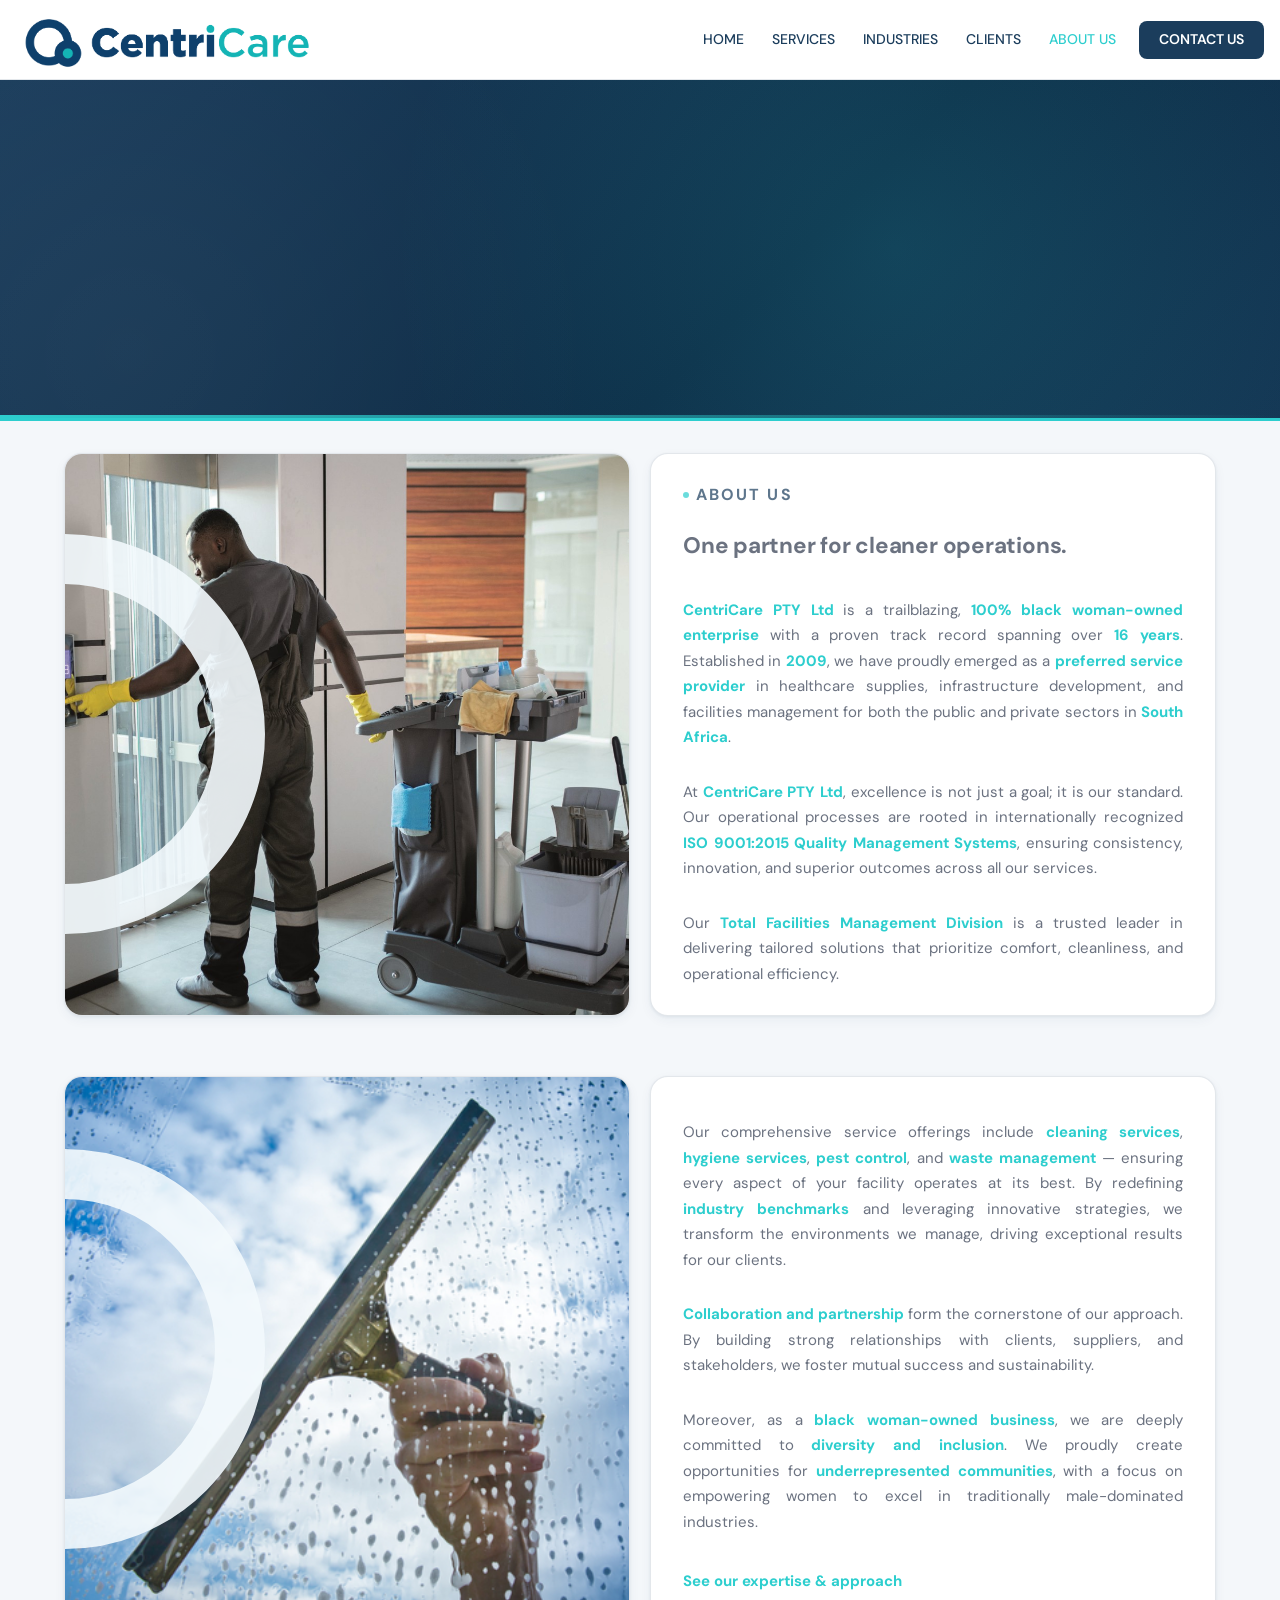
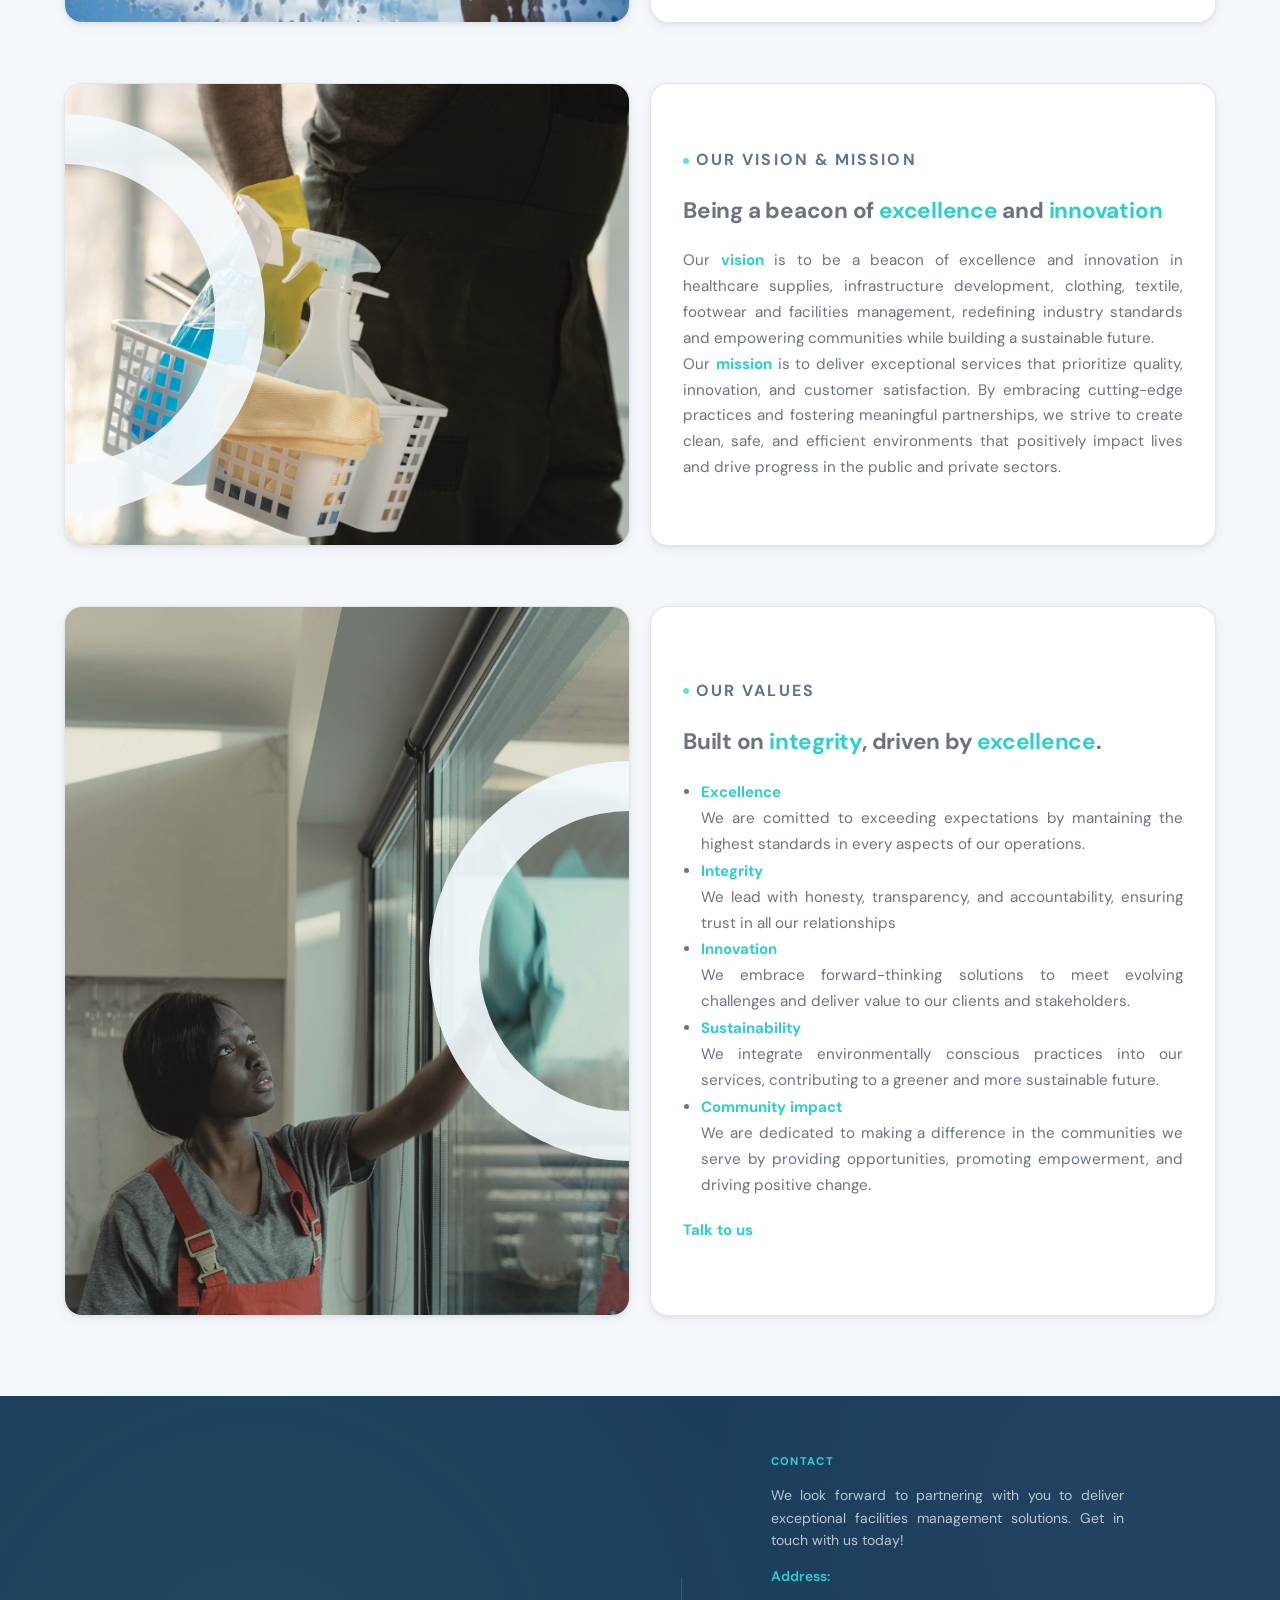
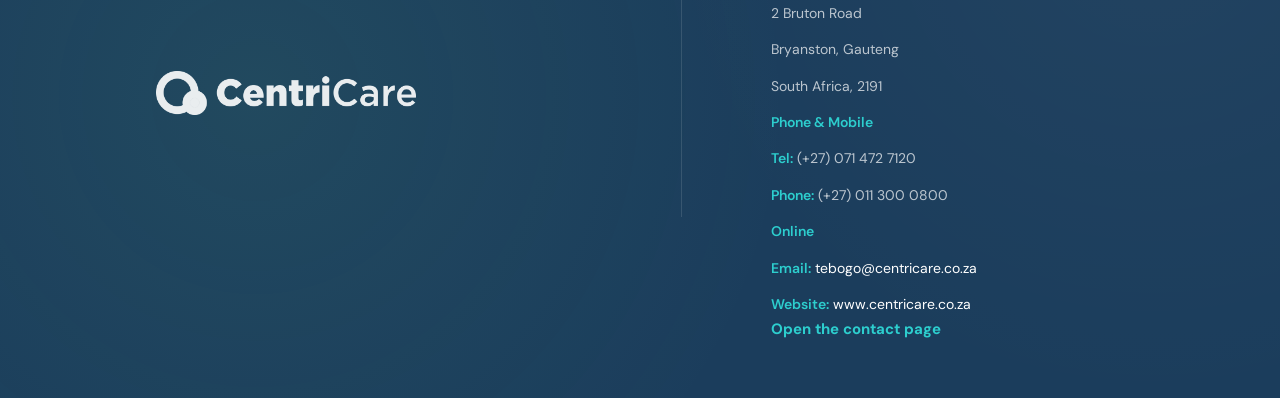
==== about.html @ d2d7ef71 "update the layout v3" ====
<!DOCTYPE html>
<html lang="en">
<head>
    <meta charset="utf-8">
    <meta name="viewport" content="width=device-width, initial-scale=1.0">
    <title>CentriCare | About</title>
    <meta name="description" content="Learn more about CentriCare and our facilities management focus.">
    <meta name="robots" content="index, follow">
    <link href="img/favicon.png" rel="icon">
    <link href="css/pages.css?v=4" rel="stylesheet">
</head>
<body class="cc-storefront">
    <nav class="cc-nav">
        <a href="index" class="cc-nav__brand">
            <img src="./img/CentriCare-logo.png" alt="CentriCare Logo" class="cc-nav__logo">
        </a>
        <button class="cc-nav__toggle" id="navToggle" aria-label="Toggle menu" aria-expanded="false">
            <span></span><span></span><span></span>
        </button>
        <div class="cc-nav__menu" id="navMenu">
            <a href="index" class="cc-nav__link">Home</a>
            <a href="services" class="cc-nav__link">Services</a>
            <a href="industries" class="cc-nav__link">Industries</a>
            <a href="clients" class="cc-nav__link">Clients</a>
            <a href="about" class="cc-nav__link active">About Us</a>
            <a href="contact" class="cc-nav__cta">Contact Us</a>
        </div>
    </nav>

    <header class="pages-header pages-header--enhanced">
    <div style="position:relative; z-index:1;">
        <span class="pages-header__eyebrow text-teal" data-animate="fade-up">Who we are</span>
        <h1 class="text-white" data-animate="fade-up" style="animation-delay:0.08s;">About Us</h1>
        <p  data-animate="fade-up" style="animation-delay:0.16s; color: #fff;">CentriCare is 100% black woman-owned and has been operating for over 16 years. We're built on ISO 9001:2015 standards, so excellence isn't just a promise — it's a process. Every client relationship reflects that commitment.</p>
    </div>
</header>
    <main class="page">
        <section class="page-split" id="about_about">
            <div class="page-split__media">
                <img class="cc-wall-image" src="img/banners/img96.jpg" alt="CentriCare cleaning products">
                <div class="letter-c-left"></div>
            </div>
            <div class="page-split__content">
                <span class="eyebrow"><span class="dot"></span> About Us</span>
                <h1>One partner for cleaner operations.</h1>
                <p>
                    <span class="text-teal fw-bold">CentriCare PTY Ltd</span> is a trailblazing, 
                    <span class="text-teal fw-bold">100% black woman-owned enterprise</span> 
                    with a proven track record spanning over 
                    <span class="text-teal fw-bold">16 years</span>. Established in <span class="text-teal fw-bold">2009</span>, we have proudly emerged as a 
                    <span class="text-teal fw-bold">preferred service provider</span> 
                    in healthcare supplies, infrastructure development, and facilities management for both the public and private sectors in 
                    <span class="text-teal fw-bold">South Africa</span>.
                </p>

                <p>
                    At <span class="text-teal fw-bold">CentriCare PTY Ltd</span>, excellence is not just a goal; it is our standard. 
                    Our operational processes are rooted in internationally recognized 
                    <span class="text-teal fw-bold">ISO 9001:2015 Quality Management Systems</span>, 
                    ensuring consistency, innovation, and superior outcomes across all our services.
                </p>

                <p>
                    Our <span class="text-teal fw-bold">Total Facilities Management Division</span> 
                    is a trusted leader in delivering tailored solutions that prioritize comfort, cleanliness, and operational efficiency.
                </p>
            </div>
        </section>

        <section class="page-split" id="mission_about">
            <div class="page-split__media">
                <img class="cc-wall-image" src="img/services/window_clean_2.jpg" alt="CentriCare cleaning products">
                <div class="letter-c-left"></div>
            </div>
            <div class="page-split__content">
                <p>
                    Our comprehensive service offerings include 
                    <span class="text-teal fw-bold">cleaning services</span>, 
                    <span class="text-teal fw-bold">hygiene services</span>, 
                    <span class="text-teal fw-bold">pest control</span>, and 
                    <span class="text-teal fw-bold">waste management</span> 
                    — ensuring every aspect of your facility operates at its best. By redefining <span class="text-teal fw-bold">industry benchmarks</span> 
                    and leveraging innovative strategies, we transform the environments we manage, driving exceptional results for our clients.
                </p>

                <p>
                    <span class="text-teal fw-bold">Collaboration and partnership</span> 
                    form the cornerstone of our approach. By building strong relationships with clients, suppliers, and stakeholders, we foster mutual success and sustainability.
                </p>

                <p>
                    Moreover, as a <span class="text-teal fw-bold">black woman-owned business</span>, 
                    we are deeply committed to <span class="text-teal fw-bold">diversity and inclusion</span>. We proudly create opportunities for 
                    <span class="text-teal fw-bold">underrepresented communities</span>, 
                    with a focus on empowering women to excel in traditionally male-dominated industries.
                </p>
                <div class="page-split__actions">
                    <a class="page-split__link text-teal" href="expertise">See our expertise & approach <i class="fas fa-arrow-right"></i></a>
                </div>
            </div>
        </section>

        <section class="page-split" id="mission_about">
            <div class="page-split__media">
                <img class="cc-wall-image" src="img/banners/img100.jpg" alt="CentriCare cleaning products">
                <div class="letter-c-left"></div>
            </div>
            <div class="page-split__content">
                <span class="eyebrow"><span class="dot"></span> Our Vision & Mission</span>
                <h1>Being a beacon of <span class="text-teal">excellence</span> and <span class="text-teal">innovation</span></h1>
                <p class="lede">Our <span class="text-teal fw-bold">vision</span> is to be a beacon of excellence and innovation in healthcare supplies, infrastructure development, clothing, textile, 
                    footwear and facilities management, redefining industry standards and empowering communities while building a sustainable future.</p>
                <p class="lede">Our <span class="text-teal fw-bold">mission</span> is to deliver exceptional services that prioritize quality, innovation, and customer satisfaction. By embracing cutting-edge 
                    practices and fostering meaningful partnerships, we strive to create clean, safe, and efficient environments that positively impact lives and drive 
                    progress in the public and private sectors.
                </p>
            </div>
        </section>

        <section class="page-split" id="values_about">
            <div class="page-split__media">
                <img class="cc-wall-image" src="img/banners/img98.jpg" alt="CentriCare window cleaning">
                <div class="letter-c-right"></div>
            </div>
            <div class="page-split__content">
                <span class="eyebrow"><span class="dot"></span>Our Values</span>
                <h1>Built on <span class="text-teal">integrity</span>, driven by <span class="text-teal">excellence</span>.</h1>
                <ul class="page-split__list">
                    <li><span class="text-teal fw-bold">Excellence</span></li>
                    <p class="lede">We are comitted to exceeding expectations by mantaining the highest standards in every aspects of our operations.</p>
                    <li><span class="text-teal fw-bold">Integrity</span></li>
                    <p class="lede"> We lead with honesty, transparency, and accountability, ensuring trust in all our relationships</p>
                    <li><span class="text-teal fw-bold">Innovation</span></li>
                    <p class="lede">We embrace forward-thinking solutions to meet evolving challenges and deliver value to our clients and stakeholders.</p>
                    <li><span class="text-teal fw-bold">Sustainability</span></li>
                    <p class="lede">We integrate environmentally conscious practices into our services, contributing to a greener and more sustainable future.</p>
                    <li><span class="text-teal fw-bold">Community impact</span></li>
                    <p class="lede">We are dedicated to making a difference in the communities we serve by providing opportunities, promoting empowerment, and driving positive change.</p>
                </ul>
                <div class="page-split__actions">
                    <a class="page-split__link text-teal" href="contact">Talk to us <i class="fas fa-arrow-right"></i></a>
                </div>
            </div>
        </section>

        
    </main>

    <section id="contact" class="contact-section">
        <div class="container">
            <div class="row align-items-center">
                <div class="col-md-6">
                    <div class="logo-container">
                        <img src="./img/CentriCare-logo-inverse.png" alt="CentriCare Logo White" width="100%">
                    </div>
                </div>

                <div class="col-md-1 d-none d-md-block">
                    <div class="v-line"></div>
                </div>

                <div class="col-md-5 ps-md-5">
                    <h6 class="contact-header">Contact</h6>
                    <p class="contact-detail">We look forward to partnering with you to deliver exceptional facilities management 
                        solutions. Get in touch with us today!
                    </p>
                    <p class="contact-detail"><span class="text-teal">Address:</span></p>
                    <p class="contact-detail">2 Bruton Road</p>
                    <p class="contact-detail">Bryanston, Gauteng</p>
                    <p class="contact-detail">South Africa, 2191</p>

                    <p class="contact-detail"><span class="text-teal">Phone & Mobile</span></p>
                    <p class="contact-detail"><span class="text-teal">Tel:</span> (+27) 071 472 7120</p>
                    <p class="contact-detail"><span class="text-teal">Phone:</span> (+27) 011 300 0800</p>

                    <p class="contact-detail"><span class="text-teal">Online</span></p>
                        <p class="contact-detail"><span class="text-teal">Email:</span> 
                    <a href="mailto:tebogo@centricare.co.za" class="text-white text-decoration-none">tebogo@centricare.co.za</a>
                    <p class="contact-detail"><span class="text-teal">Website:</span> 
                        <a href="https://www.centricare.co.za" class="text-white text-decoration-none" target="_blank">www.centricare.co.za</a>
                    </p>

                    <a class="fw-bold text-teal text-decoration-none" href="contact">Open the contact page <i class="fas fa-arrow-right"></i></a>
                </div>
            </div>
        </div>
    </section>

    <script>
        const navToggle = document.getElementById('navToggle');
        const navMenu = document.getElementById('navMenu');

        if (navToggle && navMenu) {
            navToggle.addEventListener('click', () => {
                const isOpen = navMenu.classList.toggle('is-open');
                navToggle.setAttribute('aria-expanded', String(isOpen));
            });

            navMenu.querySelectorAll('a').forEach(link => {
                link.addEventListener('click', () => {
                    navMenu.classList.remove('is-open');
                    navToggle.setAttribute('aria-expanded', 'false');
                });
            });
        }
    </script>
</body>
</html>
---- css/pages.css ----
/* =====================================================
   CentriCare — pages.css
   Unified design system for index.html, services.html,
   industries.html. Zero Bootstrap dependency.
   Incorporates full uniform.css design system.
   ===================================================== */

@import url('https://fonts.googleapis.com/css2?family=DM+Sans:ital,opsz,wght@0,9..40,300;0,9..40,400;0,9..40,500;0,9..40,600;0,9..40,700;1,9..40,400&family=DM+Mono:wght@400;500&display=swap');

/* =====================================================
   DESIGN TOKENS
   ===================================================== */
:root {
    /* Brand */
    --cc-teal:           #2dcece;   /* ← cyan from "ONE STOP" & logo accent & button */
    --cc-teal-light:     rgba(45, 206, 206, 0.13);
    --cc-teal-mid:       rgba(45, 206, 206, 0.30);
    --cc-navy:           #1b3d5c;   /* ← deep navy background */
    --cc-navy-soft:      rgba(27, 61, 92, 0.07);
    --cc-navy-border:    rgba(27, 61, 92, 0.12);
    --cc-blue:          #007bff;   /* ← used in logo */

    /* Accent palette — matched to the 8 service badge colours */
    --cc-orange:         #f5a623;   /* badge 01 - Cleaning */
    --cc-yellow:         #c8d400;   /* badge 03 - Hygiene Equipment */
    --cc-green:          rgba(0, 220, 50) ;   /* badge 03 alt / general green */
    --cc-lime:           #8bc34a;
    --cc-purple:         rgba(220, 60, 180) ;   /* badge 08 - Uniform */
    --cc-red:            #e53935;   /* badge 04 - Pest Control */
    --cc-pink:           #e91e8c;   /* badge 07 - Office Furniture */
    --cc-light-purple:   #9575cd;

    /* Surfaces */
    --cc-text:           #6b7280;
    --cc-bg:             #f4f7fa;
    --cc-surface:        #ffffff;

    /* Radii */
    --cc-radius-sm:      8px;
    --cc-radius-md:      12px;
    --cc-radius-lg:      18px;
    --cc-radius-full:    999px;

    /* Shadows */
    --cc-shadow-sm:      0 1px 3px rgba(27,61,92,0.07), 0 4px 12px rgba(27,61,92,0.05);
    --cc-shadow-md:      0 4px 16px rgba(27,61,92,0.10), 0 1px 4px rgba(27,61,92,0.06);

    /* Motion */
    --cc-transition:     150ms ease;

    /* Aliases */
    --teal:              var(--cc-teal);
    --teal-light:        var(--cc-teal-light);
    --teal-mid:          var(--cc-teal-mid);
    --navy:              var(--cc-navy);
    --navy-soft:         var(--cc-navy-soft);
    --navy-border:       var(--cc-navy-border);
    --red:               var(--cc-red);
    --text-gray:         var(--cc-text);
    --text-dark:         var(--cc-navy);
    --surface:           var(--cc-surface);
    --bg:                var(--cc-bg);
    --radius-sm:         var(--cc-radius-sm);
    --radius-md:         var(--cc-radius-md);
    --radius-lg:         var(--cc-radius-lg);
    --radius-full:       var(--cc-radius-full);
    --shadow-sm:         var(--cc-shadow-sm);
    --shadow-md:         var(--cc-shadow-md);
    --transition:        var(--cc-transition);
    --blue:              var(--cc-blue);
}

p {
    text-align: justify;
}

/* =====================================================
   RESET
   ===================================================== */
*, *::before, *::after { box-sizing: border-box; }

/* =====================================================
   BASE
   ===================================================== */
body {
    margin: 0;
    font-family: 'DM Sans', 'Segoe UI', sans-serif;
    font-size: 15px;
    line-height: 1.65;
    color: var(--cc-text);
    background-color: var(--cc-bg);
    -webkit-font-smoothing: antialiased;
}

h1, h2, h3, h4, h5, h6 {
    font-family: 'DM Sans', 'Segoe UI', sans-serif;
    letter-spacing: -0.01em;
}

.industry-header
{
    font-family: 'DM Sans', 'Segoe UI', sans-serif;
    letter-spacing: -0.01em;
    color: var(--cc-teal) !important;
}

/* =====================================================
   COLOUR UTILITIES
   ===================================================== */
.text-teal         { color: var(--cc-teal) !important; }
.text-navy         { color: var(--cc-navy) !important; }
.text-white        { color: #fff !important; }
.text-orange       { color: var(--cc-orange) !important; }
.text-yellow       { color: var(--cc-yellow) !important; }
.text-green        { color: var(--cc-green) !important; }
.text-lime         { color: var(--cc-lime) !important; }
.text-purple       { color: var(--cc-purple) !important; }
.text-red          { color: var(--cc-red) !important; }
.text-pink         { color: var(--cc-pink) !important; }
.text-light-purple { color: var(--cc-light-purple) !important; }

.bg-teal         { background-color: var(--cc-teal) !important; }
.bg-navy         { background-color: var(--cc-navy) !important; }
.bg-orange       { background-color: var(--cc-orange) !important; }
.bg-yellow       { background-color: var(--cc-yellow) !important; }
.bg-green        { background-color: var(--cc-green) !important; }
.bg-lime         { background-color: var(--cc-lime) !important; }
.bg-purple       { background-color: var(--cc-purple) !important; }
.bg-red          { background-color: var(--cc-red) !important; }
.bg-pink         { background-color: var(--cc-pink) !important; }
.bg-light-purple { background-color: var(--cc-light-purple) !important; }

/* =====================================================
   NAVBAR — self-contained, zero Bootstrap
   ===================================================== */
.cc-nav {
    display: flex;
    align-items: center;
    height: 80px;
    background: #ffffff;
    border-bottom: 1px solid var(--cc-navy-border);
    position: sticky;
    top: 0;
    z-index: 100;
    padding: 0;
}

/* Inner wrapper constrains nav content to 1280px */
.cc-nav > * { flex-shrink: 0; }

.cc-nav::before {
    content: none;
}

/* Constrain nav contents with a max-width inner flex */
.cc-nav {
    padding: 0 max(16px, calc((100% - 1280px) / 2));
}

.cc-nav__brand {
    display: flex;
    align-items: center;
    padding: 0 24px 0 0;
    height: 90px;
    text-decoration: none;
    flex-shrink: 0;
}

.cc-nav__logo {
    /* height: 70px; */
    width: auto;
    display: block;
    object-fit: contain;
}

.cc-nav__menu {
    display: flex;
    align-items: center;
    gap: 2px;
    margin-left: auto;
    text-transform: uppercase;
    font-weight: bold;
    font-size: 10rem !important;
}

.cc-nav__link {
    display: flex;
    align-items: center;
    height: 80px;
    padding: 0 13px;
    font-size: 0.875rem;
    font-weight: 500;
    color: var(--cc-navy);
    text-decoration: none;
    white-space: nowrap;
    transition: color var(--cc-transition);
}

.cc-nav__link:hover { color: var(--cc-navy); }
.cc-nav__link.active { color: var(--cc-teal); }

.cc-nav__cta {
    display: inline-flex;
    align-items: center;
    height: 38px;
    margin-left: 8px;
    padding: 0 20px;
    border-radius: var(--cc-radius-sm);
    font-size: 0.875rem;
    font-weight: 600;
    color: #fff;
    background: var(--cc-navy);
    text-decoration: none;
    transition: background var(--cc-transition);
    white-space: nowrap;
}

.cc-nav__cta:hover { background: #14304d; color: #fff; }

.cc-nav__toggle {
    display: none;
    flex-direction: column;
    justify-content: center;
    gap: 5px;
    width: 40px;
    height: 40px;
    margin-left: auto;
    padding: 8px;
    background: transparent;
    border: 1px solid var(--cc-navy-border);
    border-radius: var(--cc-radius-sm);
    cursor: pointer;
}

.cc-nav__toggle span {
    display: block;
    width: 100%;
    height: 2px;
    background: var(--cc-navy);
    border-radius: 2px;
}

/* =====================================================
   SPINNER
   ===================================================== */
#spinner { background: var(--cc-surface); }
.spinner-border.text-primary { color: var(--cc-teal) !important; }

/* =====================================================
   PAGE HEADER BANNER
   ===================================================== */
.pages-header {
    background: var(--cc-navy);
    padding: 56px max(24px, calc((100% - 1280px) / 2 + 24px)) 48px;
    border-bottom: 3px solid var(--cc-teal);
    position: relative;
    overflow: hidden;
}

.pages-header::before {
    content: '';
    position: absolute;
    inset: 0;
    background:
        radial-gradient(circle at 80% 50%, rgba(95, 196, 122, 0.12) 0%, transparent 55%),
        radial-gradient(circle at 10% 80%, rgba(255,255,255,0.04) 0%, transparent 40%);
    pointer-events: none;
}

.pages-header h1 {
    font-size: clamp(2rem, 4vw, 3rem) !important;
    font-weight: 700 !important;
    color: #fff !important;
    margin: 0 !important;
    letter-spacing: -0.02em;
    position: relative;
}

/* =====================================================
   SECTION LABEL / CC-HEADER-2
   ===================================================== */
.cc-header-2 {
    display: inline-flex;
    align-items: center;
    padding: 6px 16px;
    border-radius: var(--cc-radius-full);
    font-size: 1rem !important;
    font-weight: 800 !important;
    letter-spacing: 0.11em !important;
    text-transform: uppercase !important;
    color: #fff !important;
    margin-bottom: 18px;
    margin-top: 15px;
}

/* =====================================================
   HERO / HEADER SECTION (index.html)
   ===================================================== */
#header .bg-navy,
section#header .bg-navy {
    background-color: var(--cc-navy) !important;
    border-bottom: 3px solid var(--cc-teal);
    min-height: 70vh !important;
    display: flex !important;
    align-items: center !important;
}

#header .row {
    min-height: auto !important;
}

.header-title {
    font-size: clamp(1.8rem, 3.5vw, 2.8rem) !important;
    font-weight: 600 !important;
    color: #fff !important;
    line-height: 1.2 !important;
    letter-spacing: -0.015em;
    margin-bottom: 24px !important;
}

.header-title .fw-bold { font-weight: 700 !important; }
.header-title .text-teal { color: var(--cc-teal) !important; }

.cc-services-title {
    font-size: 0.65rem !important;
    font-weight: 700 !important;
    letter-spacing: 0.08em !important;
    text-transform: uppercase !important;
    color: rgba(255, 255, 255, 0.7) !important;
    margin-top: 10px !important;
    line-height: 1.4 !important;
    text-align: center;
}

/* Typography improvements for readability */
.small { font-size: 0.9rem !important; line-height: 1.7 !important; }

body p { line-height: 1.7; margin-bottom: 14px; }
body ul, body ol { line-height: 1.8; }

.cc-services-item {
    display: flex;
    flex-direction: column;
    align-items: center;
    text-align: center;
}

.cc-service-link {
    display: flex;
    flex-direction: column;
    align-items: center;
    color: inherit;
    text-decoration: none;
}

.cc-service-link:hover,
.cc-service-link:focus {
    color: inherit;
}

.cc-circle-container-sm {
    position: relative;
    width: 140px;
    height: 140px;
    display: flex;
    align-items: center;
    justify-content: center;
    margin-bottom: 12px;
}

.cc-circle-container-sm .cc-circle-main {
    width: 100%;
    height: 100%;
}

.cc-wall-image {
    width: 100%;
    height: 100%;
    min-height: 420px;
    object-fit: cover;
    display: block;
}

.letter-c-left,
.letter-c-right {
    position: absolute;
    top: 50%;
    transform: translateY(-50%);
    width: 400px;
    height: 400px;
    border-radius: 50%;
    border: 50px solid #f3fafd;
    opacity: 0.9;
    pointer-events: none;
}

.letter-c-left { left: -200px; }
.letter-c-right { right: -200px; }

.cc-about-quote,
.cc-quote-container {
    margin-top: 32px;
    margin-bottom: 24px;
    padding: 24px;
}

.cc-about-quote {
    color: var(--cc-navy);
    border-top: 2px solid var(--cc-navy);
    border-bottom: 2px solid var(--cc-navy);
    font-size: 0.95rem !important;
}

.cc-quote-container {
    border-top: 2px solid rgba(255,255,255,0.7);
    border-bottom: 2px solid rgba(255,255,255,0.7);
    padding-left: 0;
    padding-right: 0;
    font-size: 0.95rem !important;
}

.header-title-container {
    min-height: 100%;
}

.cc-icons-circle {
    position: absolute;
    top: 15%;
    left: -50px;
    width: 110px;
    height: 110px;
    background: var(--cc-navy);
    border-radius: 50%;
    display: flex;
    align-items: center;
    justify-content: center;
    font-size: 3rem;
    font-weight: 700;
    color: #fff;
    box-shadow: 0 8px 24px rgba(35, 57, 93, 0.25);
    z-index: 10;
    border: 6px solid #fff;
}

.cc-approach-block {
    padding: 1rem 1rem 1rem 5rem;
    border-radius: 35% 0 0 35%;
}

.cc-top-left-shape {
    background-color: var(--cc-teal);
    color: #fff;
    padding: 15px 50px 5px 50px;
    border-radius: 0 0 60px 0;
    position: absolute;
    top: 0;
    left: 0;
    font-size: 0.8rem;
    text-transform: uppercase;
    letter-spacing: 1px;
    display: flex;
    align-items: center;
}

.cc-bottom-right-shape {
    background-color: var(--cc-navy);
    color: #fff;
    padding: 15px 50px;
    border-radius: 60px 0 0 0;
    position: absolute;
    bottom: 0;
    right: 0;
    font-size: 0.8rem;
    text-transform: uppercase;
    letter-spacing: 1px;
    display: flex;
    align-items: center;
}

.cc-bottom-right-shape a {
    color: inherit;
    text-decoration: none;
}

.clients-logo-row {
    margin-top: 40px;
    margin-bottom: 40px;
    align-items: center;
    row-gap: 24px;
}

.clients-logo-col {
    flex: 1 0 0%;
    display: flex;
    align-items: center;
    justify-content: center;
    min-width: 110px;
}

.clients-logo-col img {
    max-width: 100%;
    height: auto;
    object-fit: contain;
}

.half-c-left {
    position: absolute;
    inset: auto auto 18px -130px;
    width: 260px;
    height: 260px;
    border-radius: 50%;
    border: 42px solid rgba(255,255,255,0.08);
    border-right-color: transparent;
    border-top-color: transparent;
    transform: rotate(-28deg);
    pointer-events: none;
}

.cc-logo-text {
    gap: 14px;
}

.logo-icon {
    position: relative;
    width: 120px;
    height: 120px;
    flex-shrink: 0;
}

.circle-outer {
    width: 100px;
    height: 100px;
    border: 8px solid #ffffff;
    border-radius: 50%;
    position: absolute;
    top: 0;
    left: 0;
}

.circle-inner {
    width: 45px;
    height: 45px;
    background-color: var(--cc-teal);
    border: 10px solid #ffffff;
    border-radius: 50%;
    position: absolute;
    bottom: 16px;
    right: 17px;
}

.bg-white { background-color: #fff !important; }
.position-fixed { position: fixed !important; }
.top-50 { top: 50% !important; }
.start-50 { left: 50% !important; }
.translate-middle { transform: translate(-50%, -50%) !important; }
.w-100 { width: 100% !important; }
.h-100 { height: 100% !important; }
.vh-100 { height: 100vh !important; }
.position-relative { position: relative !important; }
.text-decoration-none { text-decoration: none !important; }
.img-fluid { max-width: 100%; height: auto; }
.border-bottom { border-bottom: 1px solid var(--cc-navy-border) !important; }
.fs-1 { font-size: 2.5rem !important; }
.fs-2 { font-size: 2rem !important; }
.fw-light { font-weight: 300 !important; }
.me-2 { margin-right: 0.5rem !important; }
.me-4 { margin-right: 1.5rem !important; }
.ms-2 { margin-left: 0.5rem !important; }
.pe-5 { padding-right: 3rem !important; }
.ps-5 { padding-left: 3rem !important; }
.px-5 { padding-left: 3rem !important; padding-right: 3rem !important; }
.py-5 { padding-top: 3rem !important; padding-bottom: 3rem !important; }
.mb-3 { margin-bottom: 1rem !important; }
.mb-4 { margin-bottom: 1.5rem !important; }
.mt-1 { margin-top: 0.25rem !important; }
.mt-3 { margin-top: 1rem !important; }
.mt-4 { margin-top: 1.5rem !important; }
.my-1 { margin-top: 0.25rem !important; margin-bottom: 0.25rem !important; }
.my-5 { margin-top: 3rem !important; margin-bottom: 3rem !important; }

/* =====================================================
   SECTION SPACING
   ===================================================== */
section { margin-top: 0 !important; margin-bottom: 0 !important; }
section + section { margin-top: 0 !important; }


/* =====================================================
   QUOTE CARD
   ===================================================== */

.cc-quote-card {
    border-radius: var(--cc-radius-md);
    padding: 20px 24px;
    margin: 20px 0;
    position: relative;
    display: flex;
    align-items: flex-start;
    gap: 16px;
}

.cc-quote-mark {
    font-size: 10rem !important;
    line-height: 0.6;
    color: rgba(255, 255, 255, 0.35);
    font-family: Georgia, serif;
    flex-shrink: 0;
    margin-top: 8px;
}

.cc-quote-text {
    color: #fff !important;
    font-size: 2rem !important;
    line-height: 1.55;
    margin: 0;
    font-weight: 800;

    strong {
        font-weight: 700;
        color: var(--cc-teal);
    }
}

/* =====================================================
   SERVICES SECTION
   ===================================================== */
#services { background: var(--cc-bg); margin-top: 0 !important; }
#about { margin-top: 0 !important; }
#mission { margin-top: 0 !important; }
#approach { margin-top: 0 !important; }
#expertise { margin-top: 0 !important; }
#industries { margin-top: 0 !important; }
#clients { margin-top: 0 !important; }
#contact { margin-top: 0 !important; }
#values_about { margin-top: 60px !important; }
#mission_about { margin-top: 60px !important; }
#approach { margin-top: 60px !important; }

#services .row.border-bottom {
    border-color: var(--cc-navy-border) !important;
    padding: 40px 32px !important;
    margin: 0 !important;
    background: var(--cc-surface);
    transition: background var(--cc-transition);
}

#services .row.border-bottom:nth-child(odd) { background: var(--cc-bg); }

.cc-content-side { padding-left: 40px !important; }

.cc-service-list { margin-top: 16px; }

.cc-service-list p {
    font-size: 0.9rem;
    line-height: 1.75;
    color: var(--cc-text);
    margin-bottom: 14px;
    padding-left: 16px;
    border-left: 2px solid var(--cc-navy-border);
    transition: border-color var(--cc-transition);
}

.cc-service-list p:hover { border-left-color: var(--cc-teal); }

.cc-service-list p .fw-bold {
    font-weight: 600 !important;
    display: block;
    margin-bottom: 2px;
}

/* Circle visual containers */
.cc-circle-container {
    position: relative;
    width: 320px;
    height: 320px;
    flex-shrink: 0;
}

/* Service title under the circle visual */
.cc-service-title {
    display: flex;
    align-items: center;
    justify-content: center;
    gap: 8px;
}

/* Logo */
.logo-drawn {
    position: relative;
    width: 40px;
    height: 40px;
    flex-shrink: 0;
}

.outer-ring {
    width: 100%;
    height: 100%;
    border: 7px solid ;
    border-radius: 50%;
    box-sizing: border-box;
}

.dot-ring {
    position: absolute;
    width: 20px;
    height: 20px;
    right: -2px;
    bottom: -2px;
    border-radius: 50%;
    display: flex;
    align-items: center;
    justify-content: center;
}

.dot {
    width: 8px;
    height: 8px;
    border-radius: 50%;
    background: white;
}

/* Text */
.wordmark {
    font-size: 1.75rem;
    font-weight: 800;
    line-height: 1;
    white-space: nowrap;
}
/* Center the circle container for better alignment */
.cc-circle-container { margin: 0 auto; }

@media (min-width: 768px) {
    .cc-service-title { font-size: 1.25rem; margin-top: 16px; }
}

.cc-circle-main {
    width: 200px;
    height: 280px;
    border-radius: 50%;
    overflow: hidden;
    position: relative;
    box-shadow: var(--cc-shadow-md);
}

/* Single full-circle image (use when only one image should show inside the circle) */
.cc-circle-single-img {
    position: absolute;
    inset: 0;
    width: 100%;
    height: 100%;
    background-size: cover;
    background-position: center;
    background-repeat: no-repeat;
}

.cc-number-circle {
    position: absolute;
    bottom: 0;
    right: 0;
    width: 60px;
    height: 60px;
    border-radius: 50%;
    /* background: var(--cc-navy); */
    color: #fff;
    display: flex;
    align-items: center;
    justify-content: center;
    font-weight: 700;
    font-size: 1.1rem;
    letter-spacing: 0.02em;
    border: 3px solid var(--cc-surface);
    box-shadow: var(--cc-shadow-sm);
}

.cc-bottom-right-colored {
    position: absolute;
    bottom: 0;
    right: 0;
    width: 50%;
    height: 50%;
    display: flex;
    align-items: center;
    justify-content: center;
    padding: 12px;
}

.cc-bottom-right-colored p {
    font-size: 0.72rem !important;
    line-height: 1.5 !important;
    color: #fff !important;
    margin: 0 !important;
    font-weight: 500;
}

/* =====================================================
   INDUSTRIES SECTION
   ===================================================== */
#services .col-md-5.bg-navy,
.col-md-5.bg-navy {
    background-color: var(--cc-navy) !important;
    padding: 48px !important;
    position: relative;
    overflow: hidden;
}

.col-md-5.bg-navy::before {
    content: '';
    position: absolute;
    inset: 0;
    background: radial-gradient(circle at 80% 20%, rgba(95,196,122,0.10) 0%, transparent 55%);
    pointer-events: none;
}

.col-md-5.bg-navy p {
    color: rgba(255,255,255,0.75) !important;
    font-size: 0.93rem;
    line-height: 1.75;
    margin-bottom: 14px;
}

/* Industry cards */
.cc-shape-item {
    background: var(--cc-surface);
    border: 1px solid var(--cc-navy-border);
    border-radius: var(--cc-radius-lg);
    padding: 20px;
    display: flex;
    flex-direction: column;
    gap: 14px;
    height: 100%;
    transition: transform var(--cc-transition), box-shadow var(--cc-transition), border-color var(--cc-transition);
    box-shadow: var(--cc-shadow-sm);
}

.cc-shape-item:hover {
    transform: translateY(-3px);
    box-shadow: var(--cc-shadow-md);
    border-color: var(--cc-teal-mid);
}

/* .cc-shape-visual {
    position: relative;
    width: min(100%, 300px);
    aspect-ratio: 1 / 1;
    height: auto;
    margin: 0 auto;
    flex-shrink: 0;
}

.cc-partial-ring {
    position: absolute;
    inset: 0;
    border-radius: 50%;
    border: 6px solid var(--cc-navy);
    opacity: 0.12;
}

.cc-partial-photo {
    position: absolute;
    inset: 8px;
    border-radius: 50%;
    background: linear-gradient(135deg, var(--cc-teal-light), var(--cc-navy-soft));
    background-position: center;
    background-repeat: no-repeat;
    background-size: cover;
    border: 1px solid var(--cc-navy-border);
} */

.cc-shape-visual {
    position: relative;
    width: 220px;
    aspect-ratio: 1;
    margin: 0 auto;
}

/* Teal partial border */
.cc-partial-ring {
    position: absolute;
    inset: 0;
    border-radius: 50%;

    /* Creates the teal half-ring */
    background:
        conic-gradient(
            var(--cc-teal) 0deg 210deg,
            transparent 210deg 360deg
        );

    /* Thickness of the ring */
    -webkit-mask:
        radial-gradient(farthest-side,
            transparent calc(100% - 18px),
            #000 calc(100% - 18px));
    mask:
        radial-gradient(farthest-side,
            transparent calc(100% - 18px),
            #000 calc(100% - 18px));

    transform: rotate(90deg);
}

/* Actual photo */
.cc-partial-photo {
    position: absolute;
    inset: 18px; /* controls spacing from ring */
    border-radius: 50%;
    background-position: center;
    background-repeat: no-repeat;
    background-size: cover;
    overflow: hidden;
}

.cc-shape-text {
    min-width: 0;
}

/* Give the top intro row a sensible min-height instead of full-bleed */
#services > .container-fluid.p-0 > .row.g-0 {
    min-height: auto;
    align-items: center;
}

#services > .container-fluid.p-0 > .row.g-0 .col-md-7 {
    background: var(--cc-bg);
    padding: 48px !important;
}

#services > .container-fluid.p-0 > .row.g-0 .col-md-5.bg-navy {
    min-height: 380px;
}

.cc-shape-text h2 {
    font-size: 0.95rem !important;
    font-weight: 700 !important;
    color: var(--cc-teal) !important;
    margin: 0 0 6px !important;
    line-height: 1.3;
}

.cc-shape-text p {
    font-size: 0.84rem !important;
    color: var(--cc-text) !important;
    line-height: 1.65 !important;
    margin: 0 !important;
}

.home-industries {
    display: flex;
    flex-direction: column;
    gap: 24px;
}

.home-industries__grid {
    display: flex;
    flex-wrap: wrap;
    gap: 24px;
}

.home-industries__item {
    display: flex;
    flex: 1 1 calc(33.3333% - 16px);
    max-width: calc(33.3333% - 16px);
}

.home-industries__item .cc-shape-item {
    width: 100%;
}

.home-industries .section-link-inline {
    align-self: flex-start;
}

.container-fluid.px-5.py-5 {
    padding: 48px max(24px, calc((100% - 1400px) / 2 + 40px)) !important;
    background: var(--cc-bg);
}

.industries-row {
    display: flex;
    flex-wrap: wrap;
}

.cc-industry-col {
    display: flex;
    flex: 0 0 100%;
    max-width: 100%;
}

.cc-industry-col .cc-shape-item {
    width: 100%;
    flex-direction: column;
    align-items: stretch;
    gap: 14px;
}

/* =====================================================
   ABOUT SECTION
   ===================================================== */
#about { background: var(--cc-surface); }

#about .cc-wall-image {
    width: 100%;
    height: 100%;
    object-fit: cover;
    display: block;
}

#about .col-md-7 { padding: 48px 40px !important; }

#about p {
    font-size: 0.9rem;
    color: var(--cc-text);
    line-height: 1.75;
}

/* =====================================================
   LOGO ICON
   ===================================================== */
.cc-logo-text { gap: 14px; }

.logo-icon {
    position: relative;
    width: 48px;
    height: 48px;
    flex-shrink: 0;
}

.circle-outer {
    position: absolute;
    inset: 0;
    border-radius: 50%;
    border: 5px solid rgba(255,255,255,0.25);
}

.circle-inner {
    position: absolute;
    top: 50%;
    left: 50%;
    transform: translate(-50%, -50%);
    width: 16px;
    height: 16px;
    border-radius: 50%;
    background: var(--cc-teal);
}

.logo-text {
    font-size: 1.6rem !important;
    font-weight: 700 !important;
    color: #fff !important;
    letter-spacing: -0.02em;
}

/* =====================================================
   BACK TO TOP
   ===================================================== */
.back-to-top {
    position: fixed !important;
    right: 24px !important;
    bottom: 24px !important;
    width: 44px !important;
    height: 44px !important;
    padding: 0 !important;
    border-radius: 50% !important;
    background: var(--cc-navy) !important;
    border: none !important;
    color: #fff !important;
    box-shadow: 0 4px 16px rgba(27,58,92,0.25) !important;
    display: flex !important;
    align-items: center !important;
    justify-content: center !important;
    font-size: 0.9rem !important;
    transition: background var(--cc-transition), transform var(--cc-transition) !important;
    z-index: 90;
    text-decoration: none;
    cursor: pointer;
}

.back-to-top:hover {
    background: #14304d !important;
    transform: translateY(-2px);
    color: #fff;
}

/* =====================================================
   FOOTER / CONTACT SECTION
   ===================================================== */
.contact-section {
    background: var(--cc-navy) !important;
    padding: 56px 24px !important;
    position: relative;
    overflow: hidden;
}

.service-section {
    /* background: var(--cc-navy) !important; */
    padding: 56px 24px !important;
    position: relative;
    overflow: hidden;
}

.contact-section::before {
    content: '';
    position: absolute;
    inset: 0;
    background:
        radial-gradient(circle at 20% 50%, rgba(95,196,122,0.09) 0%, transparent 50%),
        radial-gradient(circle at 90% 20%, rgba(255,255,255,0.03) 0%, transparent 40%);
    pointer-events: none;
}

.contact-section .container {
    position: relative;
    max-width: 960px;
    margin: 0 auto;
    padding: 0 16px;
}

.logo-container { padding-right: 40px; }

.logo-container img {
    max-width: 260px;
    width: 100% !important;
    height: auto !important;
    filter: brightness(0) invert(1);
    opacity: 0.9;
}

.v-line {
    width: 1px;
    height: 240px;
    background: rgba(255,255,255,0.12);
    margin: 0 auto;
}

.contact-header {
    font-size: 0.7rem !important;
    font-weight: 800 !important;
    letter-spacing: 0.12em !important;
    text-transform: uppercase !important;
    color: var(--cc-teal) !important;
    margin: 20px 0 6px !important;
}

.contact-header:first-child { margin-top: 0 !important; }

.contact-detail {
    font-size: 0.875rem !important;
    color: rgba(255,255,255,0.7) !important;
    margin-bottom: 2px !important;
    line-height: 1.6 !important;
}

.contact-detail .text-teal {
    color: var(--cc-teal) !important;
    font-weight: 600;
}

.footer-note {
    margin-top: 24px;
    padding-top: 20px;
    border-top: 1px solid rgba(255,255,255,0.10);
}

.footer-note p {
    font-size: 0.8rem !important;
    color: rgba(255,255,255,0.45) !important;
    line-height: 1.7 !important;
}

/* =====================================================
   SECTION SPACING HELPERS
   ===================================================== */
section.overflow-hidden.pt-5 { padding-top: 0 !important; }

/* =====================================================
   PAGE WRAPPER (uniform.css compat)
   ===================================================== */
.page {
    max-width: 1200px;
    margin: 0 auto;
    padding: 32px 24px 80px;
}

/* =====================================================
   INDEX-STYLE BODY SYSTEM (INNER PAGES)
   ===================================================== */
.body-showcase {
    display: flex;
    flex-direction: column;
    gap: 20px;
}

.body-panel {
    background: linear-gradient(180deg, #f4fbff 0%, #ffffff 100%);
    border: 1px solid rgba(13, 35, 52, 0.14);
    border-radius: 18px;
    box-shadow: 0 16px 32px rgba(13, 35, 52, 0.08);
    padding: 24px;
}

.body-head {
    margin: 0 0 16px;
    max-width: 780px;
}

.body-kicker {
    display: inline-flex;
    align-items: center;
    border-radius: 999px;
    background: #dff8f7;
    color: #0f6f7f;
    font-size: 0.74rem;
    font-weight: 700;
    letter-spacing: 0.12em;
    text-transform: uppercase;
    padding: 6px 12px;
    margin-bottom: 10px;
}

.body-head h2 {
    margin: 0 0 10px;
    color: var(--cc-navy);
    font-size: clamp(1.5rem, 3vw, 2.4rem);
    line-height: 1.14;
}

.body-head p {
    margin: 0;
    color: #4f6a7f;
    line-height: 1.72;
}

.body-grid {
    display: grid;
    gap: 16px;
    grid-template-columns: repeat(3, minmax(0, 1fr));
}

.body-grid--2 {
    grid-template-columns: repeat(2, minmax(0, 1fr));
}

.body-card {
    position: relative;
    overflow: hidden;
    background: #fff;
    border: 1px solid rgba(13, 35, 52, 0.14);
    border-radius: 14px;
    box-shadow: 0 10px 22px rgba(13, 35, 52, 0.08);
    padding: 14px;
}

.body-card img {
    width: 100%;
    aspect-ratio: 16 / 10;
    object-fit: cover;
    border-radius: 10px;
    margin-bottom: 10px;
}

.body-card h3 {
    margin: 0 0 6px;
    color: var(--cc-navy);
    font-size: 1rem;
}

.body-card p {
    margin: 0;
    color: var(--cc-text);
    line-height: 1.65;
    font-size: 0.92rem;
}

.body-card--logo {
    display: flex;
    align-items: center;
    justify-content: center;
    min-height: 118px;
    padding: 14px;
}

.body-card--logo img {
    margin: 0;
    width: 100%;
    max-height: 72px;
    object-fit: contain;
    aspect-ratio: auto;
}

.body-list {
    margin: 0;
    padding-left: 18px;
    line-height: 1.78;
    color: var(--cc-text);
}

.body-inline-link {
    display: inline-flex;
    align-items: center;
    gap: 8px;
    margin-top: 10px;
    color: var(--cc-teal);
    text-decoration: none;
    font-weight: 700;
}

.body-inline-link:hover {
    color: #0f8f8f;
}

/* Storefront page max-width wrapper */
.cc-storefront > section,
.cc-storefront > header.pages-header {
    max-width: 100%;
}

.cc-storefront #services {
    max-width: 1400px;
    margin-left: auto;
    margin-right: auto;
}

.cc-storefront .contact-section .container {
    max-width: 1000px;
}

/* =====================================================
   HERO GRID (uniform.css storefront)
   ===================================================== */
.hero {
    display: grid;
    grid-template-columns: 1fr 340px;
    gap: 20px;
    margin-bottom: 20px;
}

.hero-card,
.side-card {
    background: var(--cc-surface);
    border: 1px solid var(--cc-navy-border);
    border-radius: var(--cc-radius-lg);
    padding: 28px 32px;
    box-shadow: var(--cc-shadow-sm);
}

.side-card {
    display: flex;
    flex-direction: column;
    gap: 0;
}

.hero h1 {
    font-size: clamp(1.6rem, 2.5vw, 2.2rem);
    font-weight: 700;
    color: var(--cc-navy);
    margin: 10px 0 12px;
    line-height: 1.2;
    letter-spacing: -0.02em;
}

.hero h2 {
    font-size: clamp(1rem, 1.6vw, 1.2rem);
    font-weight: 600;
    color: var(--cc-navy);
    margin: 10px 0 0;
    line-height: 1.35;
}

.lede {
    margin: 0;
    color: var(--cc-text);
    line-height: 1.7;
    font-size: 0.95rem;
}

/* =====================================================
   PAGE SPLIT LAYOUTS
   ===================================================== */
.page-split {
    display: grid;
    grid-template-columns: minmax(0, 1fr) minmax(0, 1fr);
    gap: 20px;
    margin-bottom: 20px;
}

.page-split__media,
.page-split__content {
    background: var(--cc-surface);
    border: 1px solid var(--cc-navy-border);
    border-radius: var(--cc-radius-lg);
    box-shadow: var(--cc-shadow-sm);
    overflow: hidden;
}

.page-split__media {
    position: relative;
    min-height: 420px;
}

.page-split__media .cc-wall-image {
    min-height: 100%;
}

.page-split__content {
    padding: 28px 32px;
    display: flex;
    flex-direction: column;
    justify-content: center;
}

.page-split__content .lede:last-child,
.page-split__content p:last-child {
    margin-bottom: 0;
}

.page-split__actions {
    display: flex;
    flex-wrap: wrap;
    gap: 12px;
    margin-top: 20px;
}

.page-split__link {
    display: inline-flex;
    align-items: center;
    gap: 8px;
    color: var(--cc-navy);
    text-decoration: none;
    font-weight: 700;
}

.page-split__link:hover {
    color: var(--cc-teal);
}

.page-split__list {
    margin: 0;
    padding-left: 18px;
    line-height: 1.8;
}

.page-split__list li + li {
    margin-top: 8px;
}

.page-split--clients .page-split__media {
    padding: 28px;
    background: #fff;
}

.page-split--full {
    grid-template-columns: minmax(0, 1fr);
}

.page-split--full .page-split__media {
    min-height: auto;
}

.page-split--clients .client-logo-grid {
    height: 100%;
    display: grid;
    grid-template-columns: repeat(2, minmax(0, 1fr));
    gap: 14px;
    align-content: center;
    background: #fff;
}

.page-split--clients .client-logo-tile {
    width: 100%;
    height: 110px;
    object-fit: contain;
    background: #f8fafc;
    border: 1px solid var(--cc-navy-border);
    border-radius: 12px;
    padding: 10px;
}

.page-split--full .client-logo-grid {
    height: 100%;
    display: flex;
    flex-wrap: nowrap;
    align-items: center;
    gap: 14px;
    overflow-x: auto;
    background: #fff;
    padding: 28px;
}

.page-split--full .client-logo-tile {
    flex: 0 0 calc((100% - 70px) / 6);
    min-width: 140px;
    height: 110px;
    object-fit: contain;
    background: #f8fafc;
    border: 1px solid var(--cc-navy-border);
    border-radius: 12px;
    padding: 10px;
}

.page-split--contact .page-split__media {
    background: var(--cc-navy);
    display: flex;
    align-items: center;
    justify-content: center;
    padding: 32px;
}

.page-split--contact .contact-logo {
    max-width: 260px;
    width: 100%;
    height: auto;
    filter: brightness(0) invert(1);
    opacity: 0.95;
}

/* =====================================================
   EYEBROW
   ===================================================== */
.eyebrow {
    display: inline-flex;
    align-items: center;
    gap: 7px;
    font-size: 1rem;
    font-weight: 700;
    letter-spacing: 0.13em;
    text-transform: uppercase;
    color: var(--cc-navy);
    opacity: 0.7;
}

.dot {
    width: 6px;
    height: 6px;
    border-radius: 50%;
    background: var(--cc-teal);
    flex-shrink: 0;
}

/* =====================================================
   API BLOCK
   ===================================================== */
.api-block {
    margin-top: 20px;
    padding-top: 20px;
    border-top: 1px solid var(--cc-navy-border);
}

.api-label {
    font-size: 0.75rem;
    font-weight: 700;
    letter-spacing: 0.08em;
    text-transform: uppercase;
    color: var(--cc-navy);
    opacity: 0.6;
    display: block;
    margin-bottom: 10px;
}

.hint-list {
    margin: 0;
    padding-left: 16px;
    font-size: 0.875rem;
    line-height: 1.8;
    color: var(--cc-text);
}

/* =====================================================
   TOOLBAR
   ===================================================== */
.toolbar {
    background: var(--cc-surface);
    border: 1px solid var(--cc-navy-border);
    border-radius: var(--cc-radius-lg);
    padding: 18px 20px;
    display: grid;
    grid-template-columns: 1fr 220px auto;
    gap: 14px;
    align-items: end;
    margin-bottom: 16px;
    box-shadow: var(--cc-shadow-sm);
}

.field {
    display: flex;
    flex-direction: column;
    gap: 6px;
}

.field span {
    font-size: 0.7rem;
    font-weight: 700;
    letter-spacing: 0.1em;
    text-transform: uppercase;
    color: var(--cc-navy);
    opacity: 0.65;
}

.field input,
.field select {
    height: 42px;
    border: 1px solid var(--cc-navy-border);
    border-radius: var(--cc-radius-sm);
    background: var(--cc-bg);
    padding: 0 12px;
    font: inherit;
    font-size: 0.875rem;
    color: var(--cc-navy);
    outline: none;
    transition: border-color var(--cc-transition), box-shadow var(--cc-transition);
    -webkit-appearance: none;
    appearance: none;
}

.field input:focus,
.field select:focus {
    border-color: var(--cc-teal);
    box-shadow: 0 0 0 3px rgba(95, 196, 122, 0.18);
    background: #fff;
}

.field select {
    background-image: url("data:image/svg+xml,%3Csvg xmlns='http://www.w3.org/2000/svg' width='12' height='8' viewBox='0 0 12 8'%3E%3Cpath d='M1 1l5 5 5-5' stroke='%231b3a5c' stroke-width='1.5' fill='none' stroke-linecap='round'/%3E%3C/svg%3E");
    background-repeat: no-repeat;
    background-position: right 12px center;
    padding-right: 34px;
}

/* =====================================================
   BUTTONS
   ===================================================== */
.button-row,
.cart-actions,
.card-cart-row {
    display: flex;
    gap: 8px;
    flex-wrap: wrap;
    align-items: center;
}

.primary,
.secondary,
.action-link {
    display: inline-flex;
    align-items: center;
    justify-content: center;
    height: 42px;
    padding: 0 16px;
    border-radius: var(--cc-radius-sm);
    font: inherit;
    font-size: 0.875rem;
    font-weight: 600;
    text-decoration: none;
    border: 1px solid transparent;
    cursor: pointer;
    transition: background var(--cc-transition), border-color var(--cc-transition), color var(--cc-transition), transform var(--cc-transition);
    white-space: nowrap;
}

.primary { background: var(--cc-navy); color: #fff; }
.primary:hover { background: #14304d; transform: translateY(-1px); }

.secondary,
.action-link.secondary {
    background: transparent;
    color: var(--cc-navy);
    border-color: var(--cc-navy-border);
}

.secondary:hover,
.action-link.secondary:hover { background: var(--cc-navy-soft); }

/* =====================================================
   STATUS / PILL
   ===================================================== */
.status-row {
    display: flex;
    align-items: center;
    gap: 8px;
    margin-bottom: 16px;
}

.pill {
    display: inline-flex;
    align-items: center;
    gap: 6px;
    height: 32px;
    padding: 0 12px;
    border-radius: var(--cc-radius-full);
    font-size: 0.78rem;
    font-weight: 600;
    border: 1px solid var(--cc-navy-border);
    background: var(--cc-surface);
    color: var(--cc-navy);
}

#statusPill[data-tone="success"] {
    border-color: var(--cc-teal-mid);
    background: var(--cc-teal-light);
    color: #2a7a45;
}

#statusPill[data-tone="error"] {
    border-color: rgba(217, 106, 106, 0.35);
    background: rgba(217, 106, 106, 0.08);
    color: #b84444;
}

/* =====================================================
   GRID + CARDS
   ===================================================== */
.grid-shell {
    background: var(--cc-surface);
    border: 1px solid var(--cc-navy-border);
    border-radius: var(--cc-radius-lg);
    padding: 20px;
    box-shadow: var(--cc-shadow-sm);
}

.grid {
    display: grid;
    grid-template-columns: repeat(4, minmax(0, 1fr));
    gap: 20px;
}

.card {
    background: var(--cc-bg);
    border: 1px solid var(--cc-navy-border);
    border-radius: var(--cc-radius-md);
    padding: 16px;
    display: flex;
    flex-direction: column;
    transition: transform var(--cc-transition), box-shadow var(--cc-transition), border-color var(--cc-transition);
}

.card:hover {
    transform: translateY(-3px);
    box-shadow: var(--cc-shadow-md);
    border-color: var(--cc-teal-mid);
}

.card-media {
    width: 100%;
    aspect-ratio: 1 / 1;
    border-radius: var(--cc-radius-sm);
    overflow: hidden;
    background: #fff;
    border: 1px solid var(--cc-navy-border);
    margin-bottom: 14px;
    display: grid;
    place-items: center;
}

.card-media img {
    width: 100%;
    height: 100%;
    object-fit: contain;
}

.fallback {
    text-align: center;
    color: var(--cc-text);
    font-size: 0.8rem;
    padding: 12px;
    opacity: 0.6;
}

.card h3 {
    margin: 0 0 8px;
    font-size: 0.9rem;
    font-weight: 600;
    color: var(--cc-navy);
    line-height: 1.35;
}

.meta {
    display: flex;
    flex-wrap: wrap;
    gap: 6px;
    margin-bottom: 10px;
}

.tag {
    padding: 3px 9px;
    border-radius: var(--cc-radius-full);
    font-size: 0.68rem;
    font-weight: 700;
    letter-spacing: 0.04em;
    background: var(--cc-teal-light);
    color: var(--cc-navy);
}

.details {
    font-size: 0.8rem;
    line-height: 1.6;
    color: var(--cc-text);
    flex: 1;
}

.details code {
    font-family: 'DM Mono', monospace;
    font-size: 0.78rem;
    color: var(--cc-navy);
    background: var(--cc-navy-soft);
    border-radius: 4px;
    padding: 1px 5px;
}

/* =====================================================
   QTY INPUT
   ===================================================== */
.qty-field {
    display: flex;
    align-items: center;
    gap: 8px;
}

.qty-field span {
    font-size: 0.7rem;
    font-weight: 700;
    letter-spacing: 0.08em;
    text-transform: uppercase;
    color: var(--cc-navy);
    opacity: 0.6;
}

.qty-input {
    width: 62px;
    height: 38px;
    text-align: center;
    border: 1px solid var(--cc-navy-border);
    border-radius: var(--cc-radius-sm);
    background: #fff;
    font: inherit;
    font-size: 0.875rem;
    color: var(--cc-navy);
    outline: none;
    transition: border-color var(--cc-transition), box-shadow var(--cc-transition);
    padding: 0 8px;
}

.qty-input:focus {
    border-color: var(--cc-teal);
    box-shadow: 0 0 0 3px rgba(95, 196, 122, 0.18);
}

input[type=number]::-webkit-outer-spin-button,
input[type=number]::-webkit-inner-spin-button { -webkit-appearance: none; margin: 0; }
input[type=number] { appearance: textfield; -moz-appearance: textfield; }


.card-cart-row {
    margin-top: auto;
    padding-top: 14px;
    align-items: flex-end;
}

.card-cart-row .primary {
    flex: 1 1 130px;
    height: 40px;
    font-size: 0.82rem;
}

/* =====================================================
   EMPTY STATE
   ===================================================== */
.empty-state {
    background: var(--cc-surface);
    border: 1px solid var(--cc-navy-border);
    border-radius: var(--cc-radius-lg);
    padding: 24px;
    display: none;
    margin-top: 16px;
    color: var(--cc-text);
    box-shadow: var(--cc-shadow-sm);
}

.empty-state.is-visible { display: block; }

/* =====================================================
   FLOATING CART BUTTON
   ===================================================== */
.floating-cart-button {
    position: fixed;
    right: 24px;
    bottom: 24px;
    z-index: 50;
    background: var(--cc-navy);
    color: #fff;
    font-weight: 700;
    font-size: 0.875rem;
    text-decoration: none;
    padding: 12px 22px;
    border-radius: var(--cc-radius-full);
    box-shadow: 0 8px 24px rgba(27, 58, 92, 0.28);
    transition: background var(--cc-transition), transform var(--cc-transition);
}

.floating-cart-button:hover {
    background: #14304d;
    transform: translateY(-2px);
}

/* =====================================================
   TOAST
   ===================================================== */
.toast {
    position: fixed;
    left: 50%;
    bottom: 28px;
    transform: translateX(-50%) translateY(12px);
    opacity: 0;
    pointer-events: none;
    transition: opacity 160ms ease, transform 160ms ease;
    background: var(--cc-navy);
    color: #fff;
    font-size: 0.85rem;
    font-weight: 600;
    padding: 10px 18px;
    border-radius: var(--cc-radius-full);
    z-index: 200;
    white-space: nowrap;
}

.toast.is-visible {
    opacity: 1;
    transform: translateX(-50%) translateY(0);
}

/* =====================================================
   CHECKOUT / CART PAGE
   ===================================================== */
.checkout-shell {
    background: var(--cc-surface);
    border: 1px solid var(--cc-navy-border);
    border-radius: var(--cc-radius-lg);
    padding: 24px;
    box-shadow: var(--cc-shadow-sm);
}

.checkout-head {
    display: flex;
    justify-content: space-between;
    align-items: flex-start;
    gap: 16px;
    margin-bottom: 20px;
}

.checkout-head h2 {
    font-size: 1.3rem;
    font-weight: 700;
    color: var(--cc-navy);
    margin: 10px 0 0;
    letter-spacing: -0.01em;
}

.checkout-copy {
    margin: 6px 0 0;
    font-size: 0.875rem;
    color: var(--cc-text);
}

.checkout-total {
    min-width: 160px;
    border-radius: var(--cc-radius-md);
    border: 1px solid var(--cc-navy-border);
    background: var(--cc-teal-light);
    color: var(--cc-navy);
    padding: 14px 16px;
    text-align: right;
    flex-shrink: 0;
}

.checkout-total strong {
    display: block;
    font-size: 1.1rem;
    font-weight: 700;
    letter-spacing: -0.01em;
}

.checkout-total span {
    font-size: 0.75rem;
    opacity: 0.65;
}

.checkout-grid {
    display: grid;
    grid-template-columns: 1fr 320px;
    gap: 20px;
}

.checkout-grid h3 {
    font-size: 0.85rem;
    font-weight: 700;
    letter-spacing: 0.06em;
    text-transform: uppercase;
    color: var(--cc-navy);
    opacity: 0.6;
    margin: 0 0 14px;
}

.cart-list {
    list-style: none;
    margin: 0;
    padding: 0;
    display: grid;
    gap: 10px;
}

.cart-item {
    display: flex;
    justify-content: space-between;
    align-items: center;
    gap: 12px;
    border: 1px solid var(--cc-navy-border);
    border-radius: var(--cc-radius-md);
    padding: 14px 16px;
    background: var(--cc-bg);
    transition: border-color var(--cc-transition);
}

.cart-item:hover { border-color: var(--cc-teal-mid); }

.cart-item strong {
    font-size: 0.9rem;
    font-weight: 600;
    color: var(--cc-navy);
}

.item-meta {
    margin-top: 6px;
    display: flex;
    flex-wrap: wrap;
    gap: 6px;
}

.item-meta span {
    background: var(--cc-teal-light);
    color: var(--cc-navy);
    padding: 3px 8px;
    border-radius: var(--cc-radius-full);
    font-size: 0.72rem;
    font-weight: 700;
}

.cart-item-actions {
    display: inline-flex;
    align-items: center;
    gap: 8px;
    flex-shrink: 0;
}

.cart-item-actions button {
    width: 34px;
    height: 34px;
    border-radius: var(--cc-radius-sm);
    border: 1px solid var(--cc-navy-border);
    background: #fff;
    color: var(--cc-navy);
    font-weight: 700;
    font-size: 1rem;
    cursor: pointer;
    display: flex;
    align-items: center;
    justify-content: center;
    transition: background var(--cc-transition), border-color var(--cc-transition);
}

.cart-item-actions button:hover {
    background: var(--cc-teal-light);
    border-color: var(--cc-teal-mid);
}

.cart-item-actions span {
    min-width: 24px;
    text-align: center;
    font-weight: 700;
    font-size: 0.95rem;
    color: var(--cc-navy);
}

.cart-empty {
    border: 1px dashed var(--cc-navy-border);
    border-radius: var(--cc-radius-md);
    padding: 20px;
    color: var(--cc-text);
    font-size: 0.875rem;
    text-align: center;
}

.checkout-form {
    display: grid;
    gap: 14px;
    border: 1px solid var(--cc-navy-border);
    border-radius: var(--cc-radius-md);
    background: var(--cc-bg);
    padding: 20px;
    align-self: start;
}

.checkout-form label { display: grid; gap: 6px; }

.checkout-form label span {
    font-size: 0.7rem;
    font-weight: 700;
    letter-spacing: 0.1em;
    text-transform: uppercase;
    color: var(--cc-navy);
    opacity: 0.65;
}

.checkout-form input {
    height: 44px;
    border: 1px solid var(--cc-navy-border);
    border-radius: var(--cc-radius-sm);
    background: #fff;
    padding: 0 12px;
    font: inherit;
    font-size: 0.875rem;
    color: var(--cc-navy);
    outline: none;
    width: 100%;
    transition: border-color var(--cc-transition), box-shadow var(--cc-transition);
}

.checkout-form input:focus {
    border-color: var(--cc-teal);
    box-shadow: 0 0 0 3px rgba(95, 196, 122, 0.18);
}

.cart-actions { display: flex; gap: 8px; }
.cart-actions .primary,
.cart-actions .secondary { flex: 1; }

/* =====================================================
   LAYOUT HELPERS (Bootstrap-free row/col replacements)
   ===================================================== */
.row {
    display: flex;
    flex-wrap: wrap;
    margin-left: -12px;
    margin-right: -12px;
}

.row.g-0 {
    margin-left: 0;
    margin-right: 0;
    gap: 0;
}

.row > [class*="col-"] {
    padding-left: 12px;
    padding-right: 12px;
}

.row.g-0 > [class*="col-"] {
    padding-left: 0;
    padding-right: 0;
}

.col-md-1  { flex: 0 0 8.3333%;  max-width: 8.3333%; }
.col-md-2  { flex: 0 0 16.6667%; max-width: 16.6667%; }
.col-md-3  { flex: 0 0 25%;      max-width: 25%; }
.col-md-4  { flex: 0 0 33.3333%; max-width: 33.3333%; }
.col-md-5  { flex: 0 0 41.6667%; max-width: 41.6667%; }
.col-md-6  { flex: 0 0 50%;      max-width: 50%; }
.col-md-7  { flex: 0 0 58.3333%; max-width: 58.3333%; }
.col-md-8  { flex: 0 0 66.6667%; max-width: 66.6667%; }
.col-md-9  { flex: 0 0 75%;      max-width: 75%; }
.col-md-10 { flex: 0 0 83.3333%; max-width: 83.3333%; }
.col-md-12 { flex: 0 0 100%;     max-width: 100%; }
.col       { flex: 1 0 0%; }

.row-cols-1 > * { flex: 0 0 100%; max-width: 100%; }

.g-4 { gap: 24px; }
.g-5 { gap: 32px; }

/* Spacing utilities */
.align-items-center  { align-items: center !important; }
.justify-content-center { justify-content: center !important; }
.d-flex              { display: flex !important; }
.d-none              { display: none !important; }
.d-block             { display: block !important; }
.ms-auto             { margin-left: auto !important; }
.mt-5                { margin-top: 3rem !important; }
.mb-2                { margin-bottom: 0.5rem !important; }
.m-0                 { margin: 0 !important; }
.p-0                 { padding: 0 !important; }
.p-4                 { padding: 1.5rem !important; }
.p-5                 { padding: 3rem !important; }
.ps-md-5             { padding-left: 3rem !important; }
.px-0                { padding-left: 0 !important; padding-right: 0 !important; }
.px-4                { padding-left: 1.5rem !important; padding-right: 1.5rem !important; }
.pt-5                { padding-top: 3rem !important; }

.container-fluid {
    width: 100%;
    padding-left: 16px;
    padding-right: 16px;
}

.container {
    width: 100%;
    max-width: 1140px;
    margin: 0 auto;
    padding: 0 16px;
}

.position-relative { position: relative !important; }
.overflow-hidden   { overflow: hidden !important; }
.sticky-top        { position: sticky !important; top: 0 !important; z-index: 100 !important; }
.shadow            { box-shadow: var(--cc-shadow-sm) !important; }
.fw-bold           { font-weight: 700 !important; }
.text-center       { text-align: center !important; }

/* =====================================================
   RESPONSIVE
   ===================================================== */
@media (max-width: 1100px) {
    .grid { grid-template-columns: repeat(3, minmax(0, 1fr)); }

    .cc-nav__logo {
    height: 70px;
    }
}

@media (max-width: 992px) {
    /* Stack all columns on mobile */
    .cc-nav__logo {
    height: 45px;
    }

    .col-md-1,
    .col-md-2,
    .col-md-3,
    .col-md-4,
    .col-md-5,
    .col-md-6,
    .col-md-7,
    .col-md-8,
    .col-md-9,
    .col-md-10,
    .col-md-12 {
        flex: 0 0 100%;
        max-width: 100%;
    }

    .d-none.d-md-block { display: none !important; }

    .hero,
    .checkout-grid { grid-template-columns: 1fr; }
    .checkout-head { flex-direction: column; }
    .toolbar { grid-template-columns: 1fr 1fr; }
    .grid { grid-template-columns: repeat(2, minmax(0, 1fr)); }

    .col-md-5.bg-navy { padding: 32px 24px !important; }
    .cc-content-side { padding-left: 20px !important; padding-right: 20px !important; }

    #services .row.border-bottom {
        padding: 36px 20px !important;
        flex-direction: column;
    }

    .container-fluid.px-5.py-5 { padding: 32px 20px !important; }

    .logo-container { padding-right: 0; margin-bottom: 32px; text-align: center; }
    .v-line { display: none !important; }
    .contact-section { padding: 48px 20px !important; }
    .pages-header { padding: 40px 24px 36px; }

    .p-5 { padding: 2rem !important; }
    .ps-md-5 { padding-left: 0 !important; }

    .page-split { grid-template-columns: 1fr; }
    .page-split__media { min-height: 320px; }
    .page-split__content { padding: 24px; }
    .page-split--clients .client-logo-grid { grid-template-columns: repeat(2, minmax(0, 1fr)); }
    .page-split--full .client-logo-grid {
        flex-wrap: wrap;
        overflow-x: visible;
        padding: 18px;
    }

    .page-split--full .client-logo-tile {
        flex: 1 1 calc(50% - 14px);
        min-width: 0;
    }
    .home-industries__item {
        flex-basis: calc(50% - 12px);
        max-width: calc(50% - 12px);
    }

    .cc-industry-col{
        flex: 0 0 calc(50% - 12px);
        max-width: calc(50% - 12px);
    }
    .page-split--contact .page-split__media { min-height: 240px; }

    .body-grid,
    .body-grid--2 {
        grid-template-columns: 1fr;
    }
}

@media (max-width: 768px) {
    /* Mobile nav */
    .cc-nav__toggle { display: flex; }
    .cc-nav { padding: 0 16px; }

    .cc-nav__menu {
        display: none;
        position: fixed;
        top: 64px;
        left: 0;
        right: 0;
        background: #fff;
        border-bottom: 1px solid var(--cc-navy-border);
        flex-direction: column;
        align-items: stretch;
        gap: 0;
        padding: 8px 24px 16px;
        box-shadow: var(--cc-shadow-md);
        z-index: 99;
    }

    .cc-nav__menu.is-open { display: flex; }

    .cc-nav__link {
        height: auto;
        padding: 12px 4px;
        border-bottom: 1px solid var(--cc-navy-border);
    }

    .cc-nav__cta {
        margin: 12px 0 0;
        justify-content: center;
        height: 44px;
    }

    .cc-nav__logo {
    height: 50px;
    }

    /* Layout */
    .row-cols-md-2 > * { flex: 0 0 100%; max-width: 100%; }

    .cc-circle-container { width: 240px; height: 240px; }
    .cc-circle-main { width: 210px; height: 210px; }
    .cc-industry-col .cc-shape-item { flex-direction: column; }
    .home-industries__item {
        flex-basis: 100%;
        max-width: 100%;
    }
    .cc-industry-col{
        flex: 0 0 100%;
        max-width: 100%;
    }
    .header-title { font-size: clamp(1.6rem, 7vw, 2.4rem) !important; }
    .button-group { width: 100%; }
    .page-split--clients .client-logo-grid { grid-template-columns: 1fr; }
    .page-split--clients .page-split__media { padding: 18px; }
    .page-split--contact .page-split__media { padding: 24px; }
    .page-split--contact .contact-logo { max-width: 220px; }
}

@media (max-width: 640px) {
    .cc-nav__logo {
    height: 50px;
    }
    .page { padding: 20px 16px 80px; }
    .grid { grid-template-columns: 1fr; gap: 16px; }
    .toolbar { grid-template-columns: 1fr; }
    .hero { grid-template-columns: 1fr; }
    .cart-item { flex-direction: column; align-items: flex-start; }
    .floating-cart-button { right: 16px; bottom: 16px; }
    .page-split__media { min-height: 240px; }
    .page-split__content { padding: 20px; }

    .body-panel { padding: 18px 14px; }
}

/* Re-enable multi-col at larger breakpoints */
@media (min-width: 768px) {
    
    .cc-nav__logo {
    height: 45px;
    }
    .d-md-block { display: block !important; }
    .industries-row .cc-industry-col {
        flex: 0 0 calc(50% - 12px);
        max-width: calc(50% - 12px);
    }
    .row-cols-md-2 > * { flex: 0 0 50%; max-width: 50%; }
}

@media (min-width: 992px) {
    .cc-nav__logo {
    height: 60px;
    }
    .d-lg-block { display: block !important; }
    .industries-row .cc-industry-col {
        flex: 0 0 calc(33.3333% - 16px);
        max-width: calc(33.3333% - 16px);
    }
    .row-cols-lg-3 > * { flex: 0 0 33.3333%; max-width: 33.3333%; }
    .p-lg-0 { padding: 0 !important; }
    .px-lg-5 { padding-left: 3rem !important; padding-right: 3rem !important; }
    .p-4.p-lg-0 { padding: 0 !important; }
}

/* Cap cards per row at 4 on extra-large screens */
.row-cols-xl-2 > * { flex: 0 0 100%; max-width: 100%; }
.row-cols-xl-4 > * { flex: 0 0 100%; max-width: 100%; }

@media (min-width: 1200px) {
    .cc-nav__logo {
    height: 70px;
    }
    .row-cols-xl-2 > * { flex: 0 0 50%; max-width: 50%; }
    .row-cols-xl-4 > * { flex: 0 0 25%; max-width: 25%; }

    .grid { grid-template-columns: repeat(4, minmax(0, 1fr)); }

}

/* Safer grid fallback for card grids: prefer CSS Grid with auto-fit and a max of 4 columns */
.grid {
    display: grid;
    grid-template-columns: repeat(auto-fit, minmax(220px, 1fr));
    gap: 20px;
}


/* =====================================================
   ADDITIONAL MISSING UTILITIES
   ===================================================== */
.my-3                { margin-top: 1rem !important; margin-bottom: 1rem !important; }
.align-items-start   { align-items: flex-start !important; }

/* Offset columns */
.offset-md-1  { margin-left: 8.3333%; }
.offset-md-5  { margin-left: 41.6667%; }

/* =====================================================
   Services Page Specific
   ===================================================== */

.cc-circle-container-sm {
  position: relative;
  width: 132px !important;   /* adjust size as needed */
  height: 132px !important;
}

.cc-circle-main {
  width: 100%;
  height: 100%;
  border-radius: 50%;
  overflow: hidden;          /* clips children into the circle */
  display: grid;
  grid-template-columns: 1fr 1fr;
  grid-template-rows: 1fr 1fr;
}

/* Left half — spans both rows */
.cc-left-half-img {
  grid-column: 1;
  grid-row: 1 / 3;
  background: url('your-image-1.jpg') center / cover no-repeat;
}

.cc-right-half-img {
  grid-column: 2;
  grid-row: 1 / 3;
  background: url('your-image-1.jpg') center / cover no-repeat;
}

/* Top-right quadrant */
.cc-top-right-img {
  grid-column: 2;
  grid-row: 1;
  background: url('your-image-2.jpg') center / cover no-repeat;
}

/* Bottom-right colored quadrant with text */
.cc-bottom-right-colored {
  grid-column: 2;
  grid-row: 2;
  display: flex;
  align-items: center;
  justify-content: center;
  padding: 8px;
  color: white;
  font-size: 11px;
  line-height: 1.3;
}
/* =====================================================
   SCROLL-REVEAL ANIMATIONS
   ===================================================== */
@keyframes ccFadeInUp {
  from { opacity: 0; transform: translateY(30px); }
  to   { opacity: 1; transform: translateY(0); }
}
@keyframes ccFadeInLeft {
  from { opacity: 0; transform: translateX(-30px); }
  to   { opacity: 1; transform: translateX(0); }
}
@keyframes ccFadeInRight {
  from { opacity: 0; transform: translateX(30px); }
  to   { opacity: 1; transform: translateX(0); }
}
@keyframes ccScaleIn {
  from { opacity: 0; transform: scale(0.9); }
  to   { opacity: 1; transform: scale(1); }
}
/* @keyframes ccGlow {
  0%, 100% { box-shadow: 0 0 0 0 rgba(45,206,206,0.4); }
  50% { box-shadow: 0 0 0 12px rgba(45,206,206,0); }
} */
@keyframes shimmerLine {
  from { background-position: -200% 0; }
  to   { background-position: 200% 0; }
}
@keyframes heroFloat {
  0%, 100% { transform: translateY(0px); }
  50%       { transform: translateY(-8px); }
}
@keyframes rotateSlow {
  from { transform: rotate(0deg); }
  to   { transform: rotate(360deg); }
}

[data-animate] {
  opacity: 0;
  will-change: opacity, transform;
  transition: none;
}
[data-animate].is-visible {
  animation-duration: 0.65s;
  animation-fill-mode: both;
  animation-timing-function: cubic-bezier(0.4, 0, 0.2, 1);
}
[data-animate="fade-up"].is-visible    { animation-name: ccFadeInUp; }
[data-animate="fade-left"].is-visible  { animation-name: ccFadeInLeft; }
[data-animate="fade-right"].is-visible { animation-name: ccFadeInRight; }
[data-animate="scale-in"].is-visible   { animation-name: ccScaleIn; }

.delay-1 { animation-delay: 0.08s; }
.delay-2 { animation-delay: 0.16s; }
.delay-3 { animation-delay: 0.24s; }
.delay-4 { animation-delay: 0.32s; }
.delay-5 { animation-delay: 0.40s; }
.delay-6 { animation-delay: 0.50s; }
.delay-7 { animation-delay: 0.60s; }
.delay-8 { animation-delay: 0.70s; }

/* =====================================================
   STATS STRIP
   ===================================================== */
.cc-stats-strip {
  background: linear-gradient(135deg, var(--cc-navy) 0%, #143553 100%);
  padding: 56px 24px;
  position: relative;
  overflow: hidden;
}
.cc-stats-strip::before {
  content: '';
  position: absolute;
  inset: 0;
  background: radial-gradient(ellipse at 20% 50%, rgba(45,206,206,0.15) 0%, transparent 55%),
              radial-gradient(ellipse at 80% 50%, rgba(45,206,206,0.08) 0%, transparent 50%);
  pointer-events: none;
}
.cc-stats-strip__inner {
  max-width: 1000px;
  margin: 0 auto;
  display: grid;
  grid-template-columns: repeat(4, 1fr);
  gap: 24px;
  text-align: center;
  position: relative;
}
.cc-stat {
  display: flex;
  flex-direction: column;
  align-items: center;
  gap: 6px;
  padding: 24px 16px;
  border-radius: var(--cc-radius-md);
  background: rgba(255,255,255,0.04);
  border: 1px solid rgba(255,255,255,0.08);
  transition: background 0.25s, transform 0.25s;
}
.cc-stat:hover {
  background: rgba(45,206,206,0.08);
  transform: translateY(-4px);
}
.cc-stat__num {
  font-size: clamp(2rem, 4vw, 3rem);
  font-weight: 800;
  color: var(--cc-teal);
  line-height: 1;
  letter-spacing: -0.02em;
}
.cc-stat__label {
  font-size: 0.75rem;
  font-weight: 600;
  letter-spacing: 0.1em;
  text-transform: uppercase;
  color: rgba(255,255,255,0.7);
}
@media (max-width: 640px) {
  .cc-stats-strip__inner { grid-template-columns: repeat(2, 1fr); }
}

/* =====================================================
   ENHANCED PAGES HEADER (services / inner pages)
   ===================================================== */
.pages-header--enhanced {
  background: linear-gradient(135deg, var(--cc-navy) 0%, #0d2b45 60%, #143553 100%);
  padding: 80px max(24px, calc((100% - 1280px) / 2 + 24px)) 64px;
  position: relative;
  overflow: hidden;
}
.pages-header--enhanced::before {
  content: '';
  position: absolute;
  inset: 0;
  background: radial-gradient(circle at 70% 50%, rgba(45,206,206,0.15) 0%, transparent 55%),
              radial-gradient(circle at 10% 80%, rgba(255,255,255,0.04) 0%, transparent 40%);
  pointer-events: none;
}
.pages-header--enhanced::after {
  content: '';
  position: absolute;
  bottom: 0; left: 0; right: 0;
  height: 3px;
  background: linear-gradient(90deg, var(--cc-teal), transparent);
}
.pages-header__eyebrow {
  display: inline-block;
  font-size: 0.7rem;
  font-weight: 700;
  letter-spacing: 0.18em;
  text-transform: uppercase;
  color: var(--cc-teal);
  margin-bottom: 12px;
}
.pages-header__sub {
  font-size: 1.05rem;
  color: rgba(255,255,255,0.65);
  margin: 14px 0 0;
  line-height: 1.65;
  max-width: 520px;
}

.pages-header__sub1 {
  font-size: 1.05rem;
  color: rgba(255,255,255,0.65);
  /* margin: 14px 0 0;
  line-height: 1.65;
  max-width: 520px; */
}

/* =====================================================
   SERVICE OVERVIEW GRID  (services.html top section)
   ===================================================== */
.svc-overview {
  background: var(--cc-bg);
  padding: 72px 24px 56px;
}
.svc-overview__heading {
  text-align: center;
  max-width: 600px;
  margin: 0 auto 48px;
}
.svc-overview__eyebrow {
  display: inline-block;
  font-size: 0.7rem;
  font-weight: 700;
  letter-spacing: 0.16em;
  text-transform: uppercase;
  color: var(--cc-teal);
  margin-bottom: 8px;
}
.svc-overview__title {
  font-size: clamp(1.7rem, 3vw, 2.4rem);
  font-weight: 800;
  color: var(--cc-navy);
  line-height: 1.15;
  margin: 0;
  letter-spacing: -0.02em;
}
.svc-overview__grid {
  max-width: 1160px;
  margin: 0 auto;
  display: grid;
    grid-template-columns: repeat(3, minmax(0, 1fr));
    gap: 20px;
}

.svc-group-card {
    background: var(--cc-surface);
    border: 1px solid var(--cc-navy-border);
    border-radius: var(--cc-radius-lg);
    box-shadow: var(--cc-shadow-sm);
    overflow: hidden;
    display: flex;
    flex-direction: column;
}

.svc-group-card__hero {
    position: relative;
    height: 168px;
    overflow: hidden;
}

.svc-group-card__hero img {
    width: 100%;
    height: 100%;
    object-fit: cover;
    display: block;
}

.svc-group-card h3 {
    margin: 0;
    padding: 16px 16px 10px;
    color: var(--cc-navy);
    font-size: 1.04rem;
    font-weight: 800;
    line-height: 1.25;
}

.svc-group-links {
    margin: 0;
    padding: 0 12px 14px;
    list-style: none;
    display: flex;
    flex-direction: column;
    gap: 8px;
}

.svc-group-links li a {
    display: grid;
    grid-template-columns: 52px 1fr;
    align-items: center;
    gap: 10px;
    text-decoration: none;
    color: var(--cc-navy);
    border: 1px solid var(--cc-navy-border);
    background: var(--cc-bg);
    border-radius: 10px;
    padding: 6px 9px;
    transition: border-color 0.22s ease, transform 0.22s ease, box-shadow 0.22s ease;
}

.svc-group-links li a:hover {
    transform: translateX(3px);
    border-color: var(--svc-color, var(--cc-teal));
    box-shadow: 0 6px 14px rgba(27,61,92,0.09);
}

.svc-group-links img {
    width: 52px;
    height: 42px;
    object-fit: cover;
    border-radius: 8px;
    border: 2px solid var(--svc-color, var(--cc-teal));
}

.svc-group-links span {
    font-size: 0.84rem;
    font-weight: 700;
    line-height: 1.3;
}

/* ---- Service card ---- */
.svc-card {
  display: flex;
  flex-direction: column;
  align-items: center;
  text-align: center;
  padding: 22px 12px 18px;
  border-radius: var(--cc-radius-lg);
  background: var(--cc-surface);
  border: 1px solid var(--cc-navy-border);
  text-decoration: none;
  color: var(--cc-navy);
  box-shadow: var(--cc-shadow-sm);
  transition: transform 0.28s ease, box-shadow 0.28s ease, border-color 0.28s ease;
  gap: 10px;
  position: relative;
  overflow: hidden;
}
.svc-card::after {
  content: '';
  position: absolute;
  bottom: 0; left: 0; right: 0;
  height: 3px;
  background: var(--svc-color, var(--cc-teal));
  transform: scaleX(0);
  transform-origin: center;
  transition: transform 0.28s ease;
}
.svc-card:hover::after { transform: scaleX(1); }
.svc-card:hover {
  transform: translateY(-6px);
  box-shadow: 0 12px 32px rgba(27,61,92,0.14);
  border-color: var(--svc-color, var(--cc-teal));
  color: var(--cc-navy);
}
.svc-card__num {
  position: absolute;
  top: 10px; right: 12px;
  font-size: 0.62rem;
  font-weight: 800;
  color: var(--svc-color, var(--cc-teal));
  letter-spacing: 0.04em;
  opacity: 0.75;
}
.svc-card__img {
  width: 68px;
  height: 68px;
  border-radius: 50%;
  object-fit: cover;
  border: 3px solid var(--svc-color, var(--cc-teal));
  flex-shrink: 0;
  transition: transform 0.28s ease;
}
.svc-card:hover .svc-card__img { transform: scale(1.08); }
.svc-card__name {
  font-size: 0.78rem;
  font-weight: 600;
  line-height: 1.3;
  color: var(--cc-navy);
}

/* Color variants */
.svc-card--orange { --svc-color: var(--cc-orange); }
.svc-card--yellow { --svc-color: var(--cc-yellow); }
.svc-card--lime   { --svc-color: var(--cc-lime); }
.svc-card--red    { --svc-color: var(--cc-red); }
.svc-card--purple { --svc-color: var(--cc-purple); }
.svc-card--green  { --svc-color: var(--cc-green); }
.svc-card--navy   { --svc-color: var(--cc-navy); }
.svc-card--pink   { --svc-color: var(--cc-pink); }
.svc-card--teal   { --svc-color: var(--cc-teal); }
.svc-card--blue   { --svc-color: #1075a7; }
.svc-card--white   { --svc-color: #fff; }

@media (max-width: 1040px) {
    .svc-overview__grid {
        grid-template-columns: 1fr;
        max-width: 680px;
    }
}

@media (max-width: 560px) {
    .svc-group-card__hero {
        height: 150px;
    }
}

/* =====================================================
   SERVICE DETAIL SECTIONS  (services.html detail rows)
   ===================================================== */
.svc-detail {
  background: var(--cc-surface);
}
.svc-detail:nth-child(even) { background: var(--cc-bg); }

.svc-detail__inner {
  max-width: 1200px;
  margin: 0 auto;
  display: grid;
  grid-template-columns: 420px 1fr;
  min-height: 460px;
}
.svc-detail:nth-child(even) .svc-detail__inner {
  grid-template-columns: 1fr 420px;
}
.svc-detail:nth-child(even) .svc-detail__image { order: 2; }
.svc-detail:nth-child(even) .svc-detail__content { order: 1; }

.svc-detail__image {
  position: relative;
  min-height: 400px;
  background-size: cover;
  background-position: center;
  overflow: hidden;
}
.svc-detail__image::after {
  content: '';
  position: absolute;
  inset: 0;
  background: linear-gradient(to right, rgba(27,61,92,0.45), rgba(27,61,92,0.1));
}
.svc-detail:nth-child(even) .svc-detail__image::after {
  background: linear-gradient(to left, rgba(27,61,92,0.45), rgba(27,61,92,0.1));
}

.svc-detail__content {
  padding: 52px 44px;
  display: flex;
  flex-direction: column;
  justify-content: center;
  gap: 0;
}
.svc-detail__badge {
  display: inline-flex;
  align-items: center;
  justify-content: center;
  width: 52px;
  height: 52px;
  border-radius: 50%;
  font-size: 1.1rem;
  font-weight: 800;
  color: #fff;
  background: var(--svc-color, var(--cc-teal));
  margin-bottom: 18px;
  flex-shrink: 0;
  box-shadow: 0 4px 16px rgba(0,0,0,0.15);
}
.svc-detail__title {
  font-size: clamp(1.4rem, 2.5vw, 2rem);
  font-weight: 800;
  color: var(--cc-navy);
  line-height: 1.15;
  margin: 0 0 28px;
  letter-spacing: -0.02em;
}
.svc-detail__title span {
  color: var(--svc-color, var(--cc-teal));
}
.svc-items {
  display: flex;
  flex-direction: column;
  gap: 12px;
}
.svc-item {
  display: flex;
  gap: 14px;
  align-items: flex-start;
  padding: 14px 18px;
  border-radius: var(--cc-radius-md);
  background: var(--cc-bg);
  border: 1px solid var(--cc-navy-border);
  transition: border-color 0.22s ease, box-shadow 0.22s ease, transform 0.22s ease;
  cursor: default;
}
.svc-detail:nth-child(even) .svc-item {
  background: var(--cc-surface);
}
.svc-item:hover {
  border-color: var(--svc-color, var(--cc-teal));
  box-shadow: 0 2px 12px rgba(27,61,92,0.08);
  transform: translateX(4px);
}
.svc-item__dot {
  width: 10px;
  height: 10px;
  border-radius: 50%;
  background: var(--svc-color, var(--cc-teal));
  flex-shrink: 0;
  margin-top: 5px;
}
.svc-item strong {
  display: block;
  font-size: 0.88rem;
  font-weight: 700;
  color: var(--cc-navy);
  margin-bottom: 3px;
}
.svc-item p {
  font-size: 0.83rem;
  color: var(--cc-text);
  line-height: 1.65;
  margin: 0;
  text-align: left;
}

/* Color tokens per detail section */
.svc-detail--orange { --svc-color: var(--cc-orange); }
.svc-detail--yellow { --svc-color: var(--cc-yellow); }
.svc-detail--lime   { --svc-color: var(--cc-lime); }
.svc-detail--red    { --svc-color: var(--cc-red); }
.svc-detail--purple { --svc-color: var(--cc-purple); }
.svc-detail--green  { --svc-color: var(--cc-green); }
.svc-detail--navy   { --svc-color: var(--cc-navy); }
.svc-detail--pink   { --svc-color: var(--cc-pink); }
.svc-detail--teal   { --svc-color: var(--cc-teal); }
.svc-detail--blue   { --svc-color: #1075a7; }
.svc-detail--grey    { --svc-color: #999; }

@media (max-width: 960px) {
  .svc-detail__inner,
  .svc-detail:nth-child(even) .svc-detail__inner {
    grid-template-columns: 1fr;
  }
  .svc-detail:nth-child(even) .svc-detail__image,
  .svc-detail:nth-child(even) .svc-detail__content {
    order: unset;
  }
  .svc-detail__image { min-height: 260px; }
  .svc-detail__content { padding: 36px 24px; }
}

/* =====================================================
   MODERN HERO ENHANCEMENTS  (index.html)
   ===================================================== */
.hero-badge {
  display: inline-flex;
  align-items: center;
  gap: 6px;
  padding: 5px 14px;
  border-radius: var(--cc-radius-full);
  background: rgba(45,206,206,0.15);
  border: 1px solid rgba(45,206,206,0.3);
  font-size: 0.7rem;
  font-weight: 700;
  letter-spacing: 0.12em;
  text-transform: uppercase;
  color: var(--cc-teal);
  margin-bottom: 20px;
}
.hero-badge::before {
  content: '';
  width: 7px;
  height: 7px;
  border-radius: 50%;
  background: var(--cc-teal);
  /* animation: ccGlow 2s ease infinite; */
}

/* Modern gradient mesh background overlay */
.bg-navy-mesh {
  background: 
    radial-gradient(ellipse at 15% 25%, rgba(45,206,206,0.12) 0%, transparent 45%),
    radial-gradient(ellipse at 85% 75%, rgba(45,206,206,0.08) 0%, transparent 45%),
    var(--cc-navy);
}

/* Animated teal line accent */
.cc-shimmer-line {
  height: 2px;
  background: linear-gradient(90deg, transparent 0%, var(--cc-teal) 40%, var(--cc-teal) 60%, transparent 100%);
  background-size: 200% 100%;
  /* animation: shimmerLine 2.5s linear infinite; */
  border-radius: 1px;
  margin: 20px 0;
  opacity: 0.6;
}

/* =====================================================
   MODERN ABOUT / VALUE CARD ENHANCEMENTS
   ===================================================== */
.cc-value-card {
  display: flex;
  align-items: flex-start;
  gap: 14px;
  padding: 18px 20px;
  border-radius: var(--cc-radius-md);
  background: rgba(255,255,255,0.04);
  border: 1px solid rgba(255,255,255,0.08);
  transition: background 0.25s, border-color 0.25s, transform 0.25s;
}
.cc-value-card:hover {
  background: rgba(45,206,206,0.08);
  border-color: rgba(45,206,206,0.25);
  transform: translateX(4px);
}
.cc-value-card__icon {
  width: 36px;
  height: 36px;
  border-radius: 50%;
  background: var(--cc-teal-light);
  border: 1px solid var(--cc-teal-mid);
  display: flex;
  align-items: center;
  justify-content: center;
  flex-shrink: 0;
  font-size: 0.85rem;
  color: var(--cc-teal);
}
.cc-value-card__text strong {
  display: block;
  font-size: 0.88rem;
  font-weight: 700;
  color: #fff;
  margin-bottom: 2px;
}
.cc-value-card__text p {
  font-size: 0.81rem;
  color: rgba(255,255,255,0.6);
  margin: 0;
  line-height: 1.5;
  text-align: left;
}

/* =====================================================
   FLOATING DECORATIVE ELEMENTS
   ===================================================== */
.cc-deco-ring {
  position: absolute;
  border-radius: 50%;
  border: 1.5px solid rgba(45,206,206,0.18);
  pointer-events: none;
}

/* =====================================================
   INDUSTRY CARD ENHANCEMENT
   ===================================================== */
.cc-shape-item {
  transition: transform 0.28s ease, box-shadow 0.28s ease, border-color 0.28s ease !important;
}
.cc-shape-item:hover {
  transform: translateY(-5px) !important;
  box-shadow: 0 16px 40px rgba(27,61,92,0.14) !important;
}

/* =====================================================
   SECTION DIVIDER
   ===================================================== */
.cc-section-divider {
  height: 1px;
  background: linear-gradient(90deg, transparent, var(--cc-navy-border) 20%, var(--cc-navy-border) 80%, transparent);
  margin: 0;
  border: none;
}

/* =====================================================
   SERVICES BACK-LINK (services.html nav between sections)
   ===================================================== */
.svc-back-link {
  display: inline-flex;
  align-items: center;
  gap: 6px;
  font-size: 0.8rem;
  font-weight: 600;
  color: var(--svc-color, var(--cc-teal));
  text-decoration: none;
  margin-top: 24px;
  transition: gap 0.2s;
}
.svc-back-link:hover { gap: 10px; color: var(--svc-color, var(--cc-teal)); }
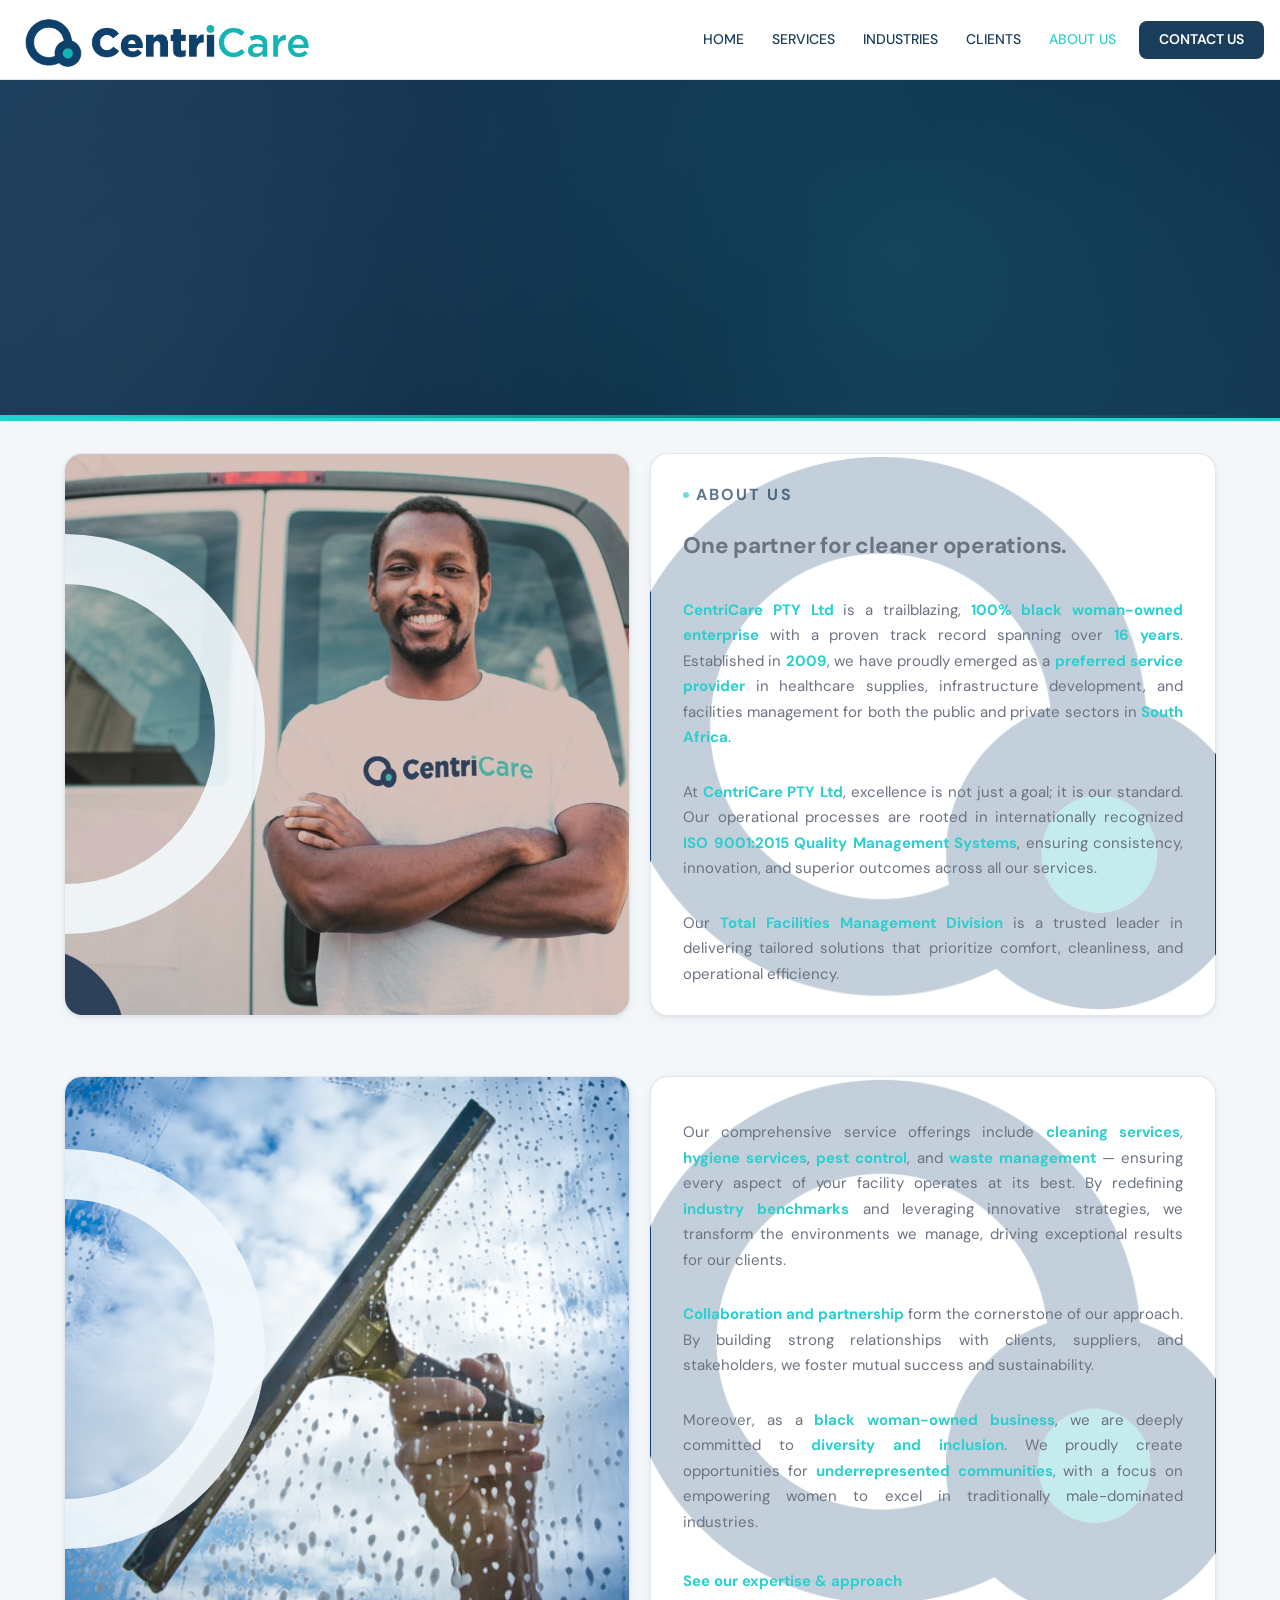
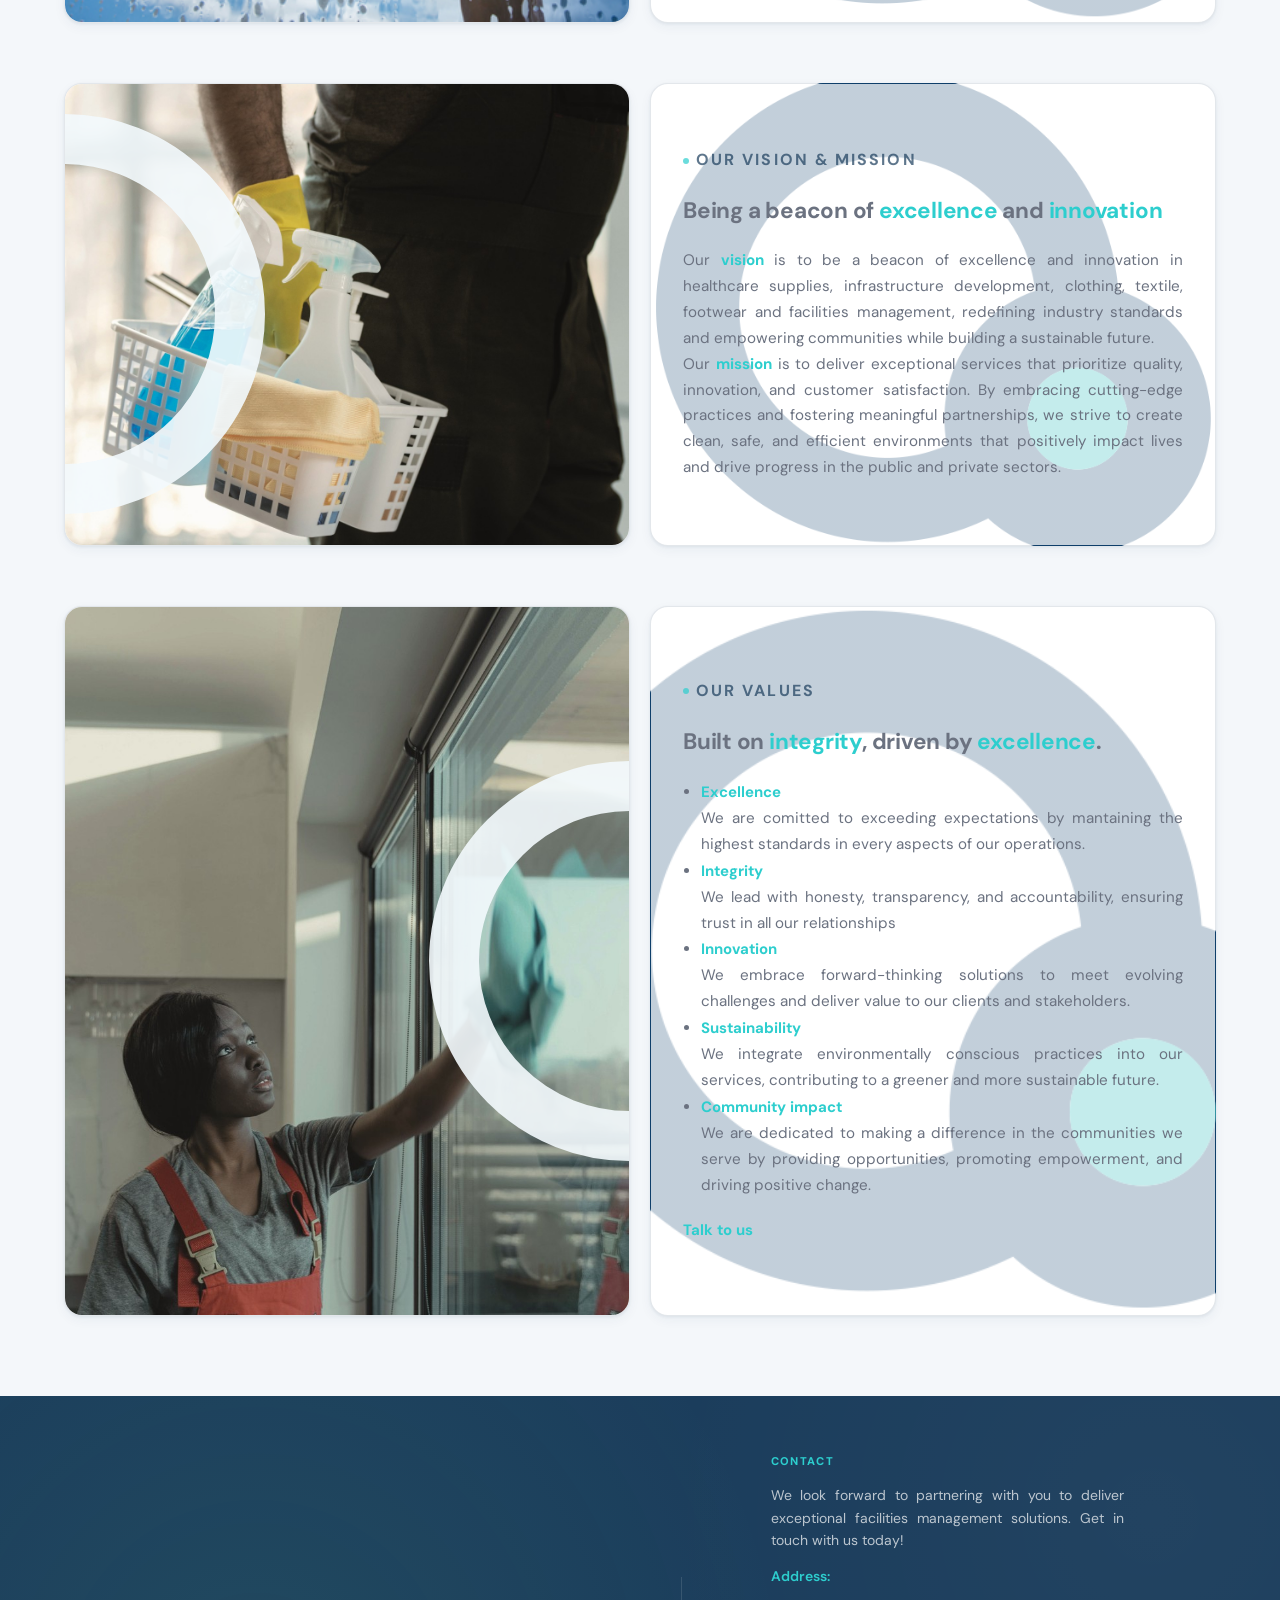
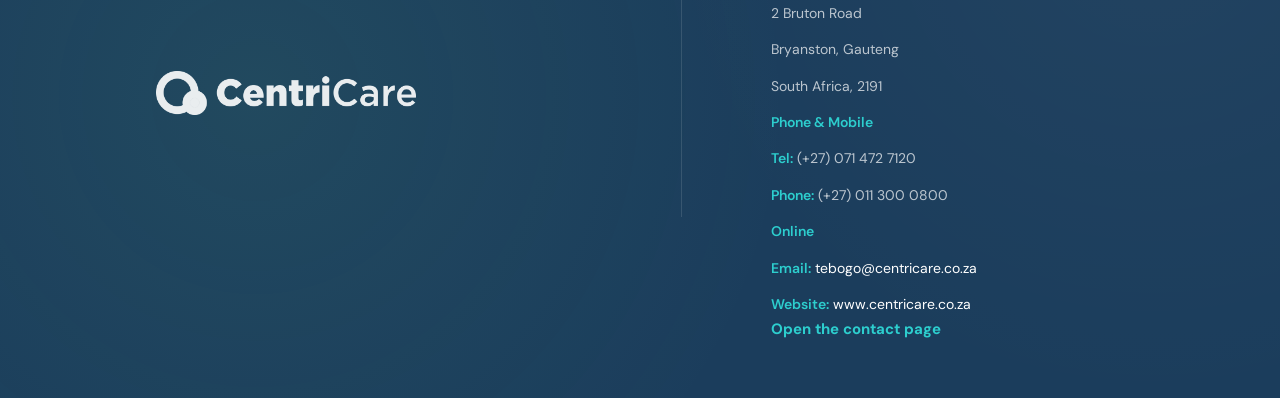
==== commit b0620393: "add backgrouund image" ====
--- a/about.html
+++ b/about.html
@@ -37,7 +37,7 @@
     <main class="page">
         <section class="page-split" id="about_about">
             <div class="page-split__media">
-                <img class="cc-wall-image" src="img/banners/img96.jpg" alt="CentriCare cleaning products">
+                <img class="cc-wall-image" src="img/banners/img103.jpg" alt="CentriCare cleaning products">
                 <div class="letter-c-left"></div>
             </div>
             <div class="page-split__content">
--- a/css/pages.css
+++ b/css/pages.css
@@ -1406,6 +1406,10 @@
     display: flex;
     flex-direction: column;
     justify-content: center;
+    background-image: linear-gradient(rgba(255, 255, 255, 0.75), rgba(255, 255, 255, 0.75)), url('../img/favicon.png');
+    background-repeat: no-repeat;
+    background-position: center;
+    background-size: cover;
 }
 
 .page-split__content .lede:last-child,
@@ -2706,6 +2710,10 @@
     overflow: hidden;
     display: flex;
     flex-direction: column;
+    background-image: linear-gradient(rgba(255, 255, 255, 0.9), rgba(255, 255, 255, 0.9)), url('../img/favicon.png');
+    background-repeat: no-repeat;
+    background-position: center;
+    background-size: cover;
 }
 
 .svc-group-card__hero {
@@ -2904,6 +2912,10 @@
   flex-direction: column;
   justify-content: center;
   gap: 0;
+    background-image: linear-gradient(rgba(255, 255, 255, 0.8), rgba(255, 255, 255, 0.8)), url('../img/favicon.png');
+    background-repeat: no-repeat;
+    background-position: center;
+    background-size: cover;
 }
 .svc-detail__badge {
   display: inline-flex;
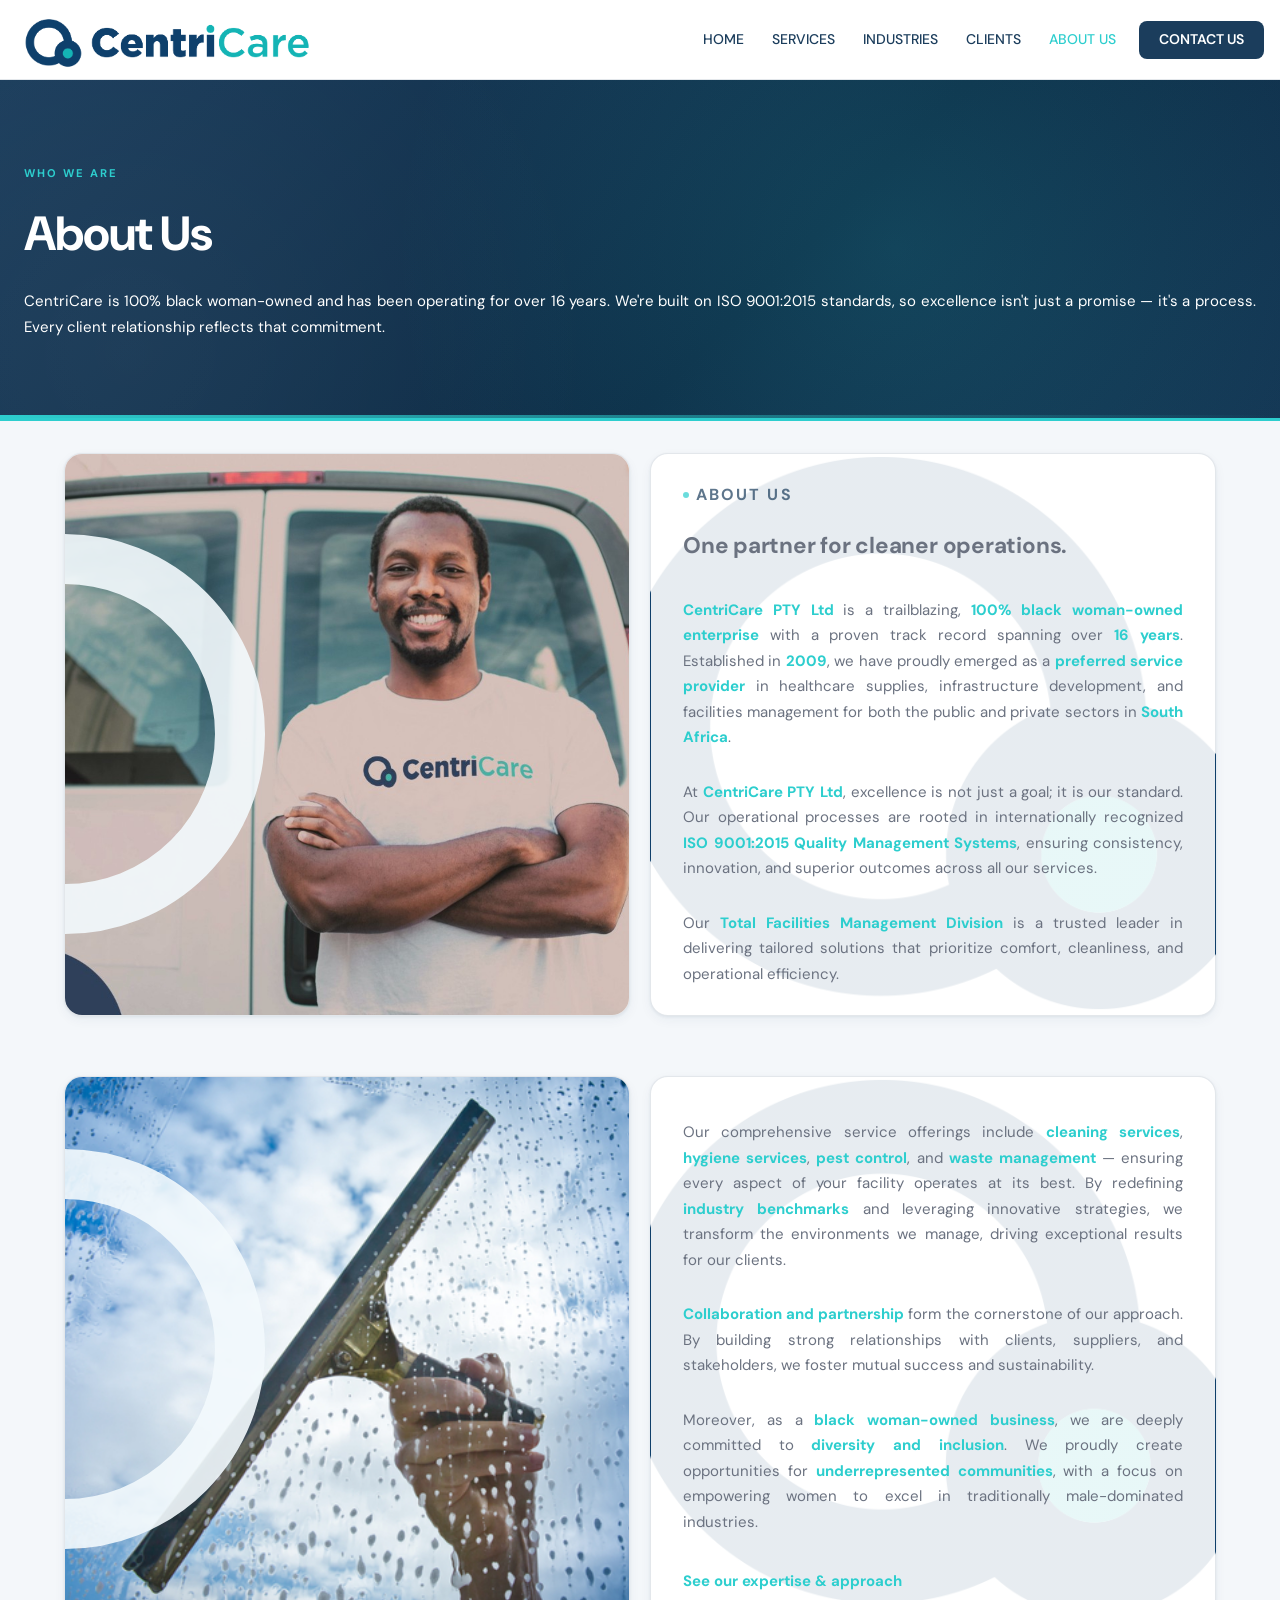
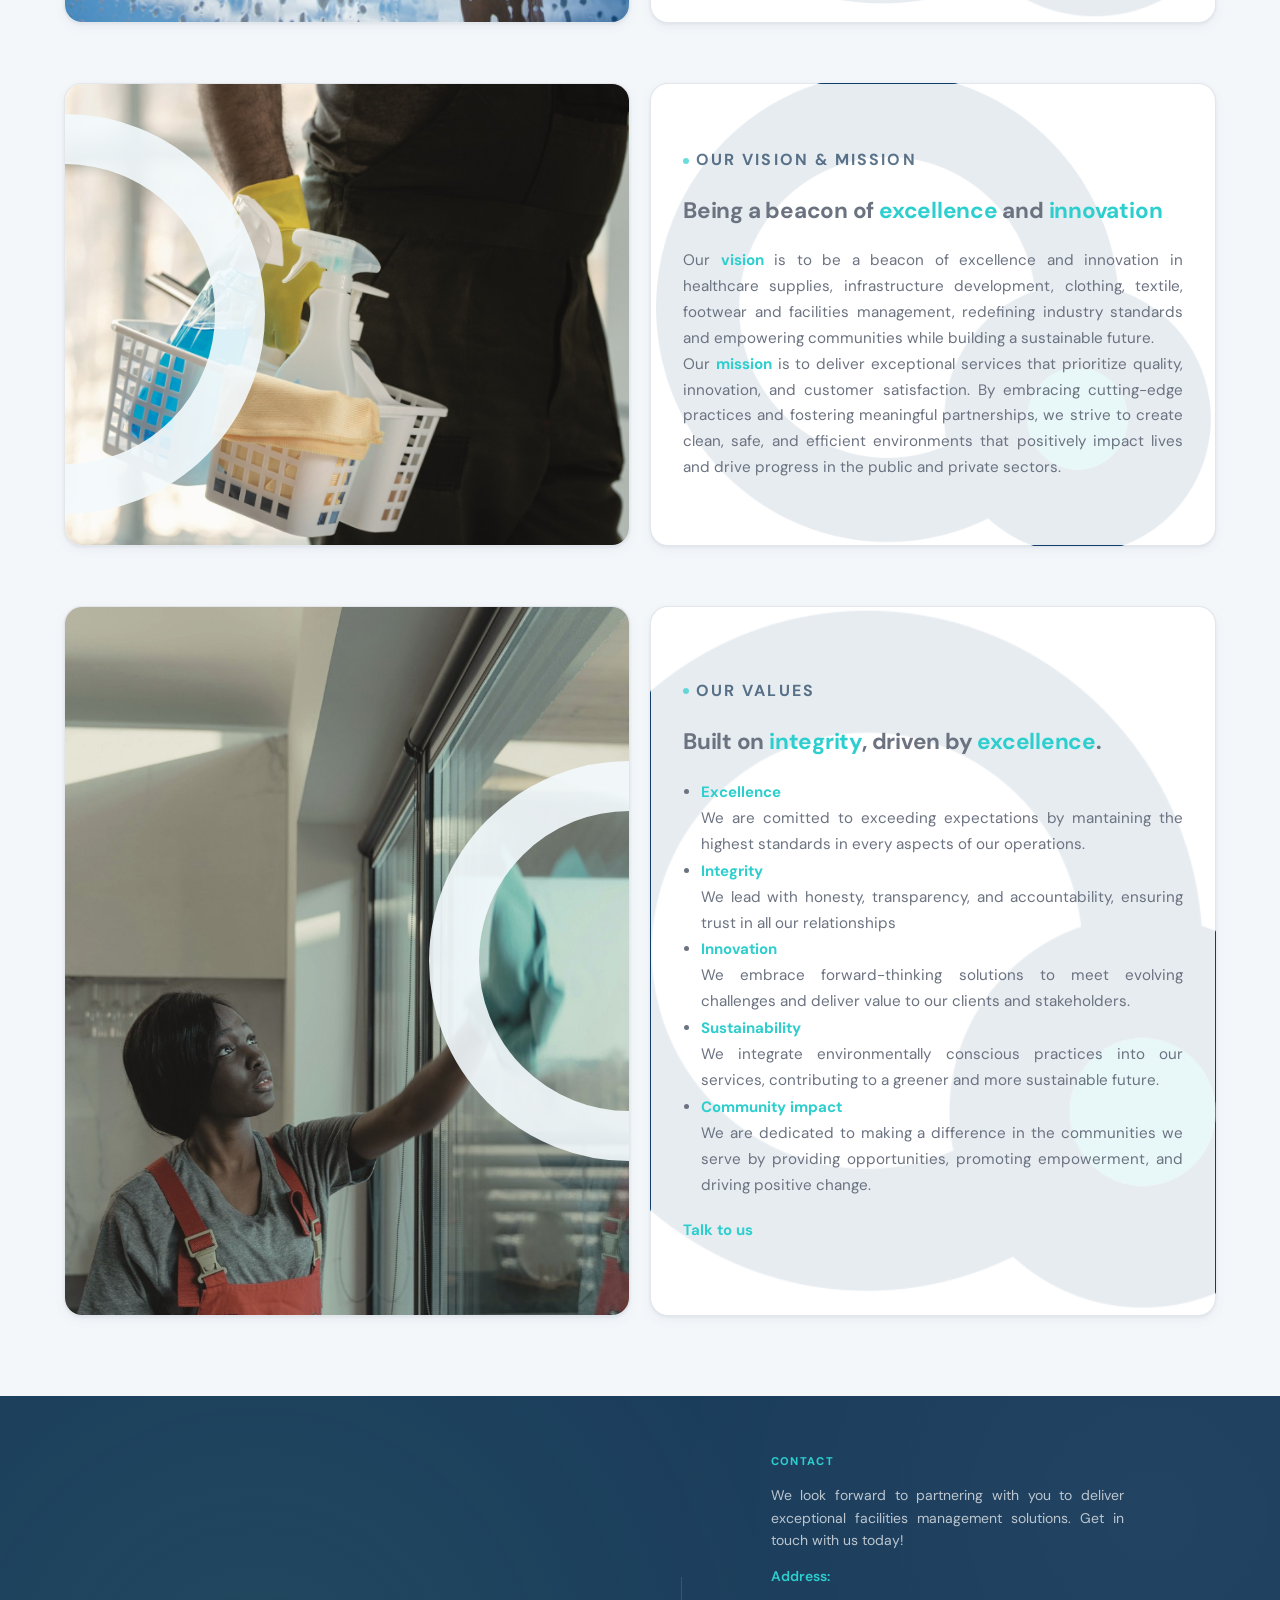
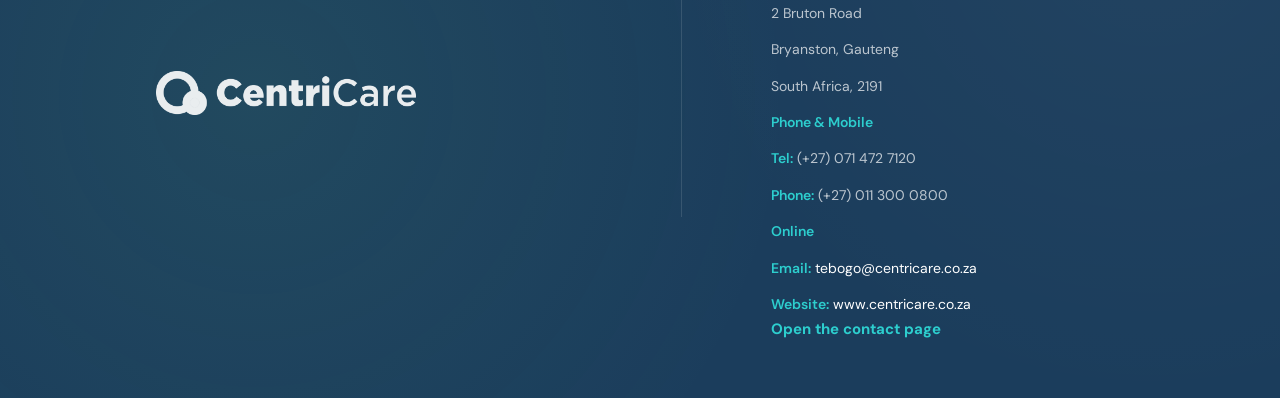
==== commit bf4d908d: "update header animation" ====
--- a/about.html
+++ b/about.html
@@ -7,7 +7,7 @@
     <meta name="description" content="Learn more about CentriCare and our facilities management focus.">
     <meta name="robots" content="index, follow">
     <link href="img/favicon.png" rel="icon">
-    <link href="css/pages.css?v=4" rel="stylesheet">
+    <link href="css/pages.css?v=6" rel="stylesheet">
 </head>
 <body class="cc-storefront">
     <nav class="cc-nav">
@@ -203,6 +203,24 @@
                 });
             });
         }
+
+        (function() {
+            var els = document.querySelectorAll('[data-animate]');
+            if (!els.length) return;
+            if ('IntersectionObserver' in window) {
+                var io = new IntersectionObserver(function(entries) {
+                    entries.forEach(function(entry) {
+                        if (entry.isIntersecting) {
+                            entry.target.classList.add('is-visible');
+                            io.unobserve(entry.target);
+                        }
+                    });
+                }, { threshold: 0.1 });
+                els.forEach(function(el) { io.observe(el); });
+            } else {
+                els.forEach(function(el) { el.classList.add('is-visible'); });
+            }
+        })();
     </script>
 </body>
 </html>
--- a/css/pages.css
+++ b/css/pages.css
@@ -1406,7 +1406,7 @@
     display: flex;
     flex-direction: column;
     justify-content: center;
-    background-image: linear-gradient(rgba(255, 255, 255, 0.75), rgba(255, 255, 255, 0.75)), url('../img/favicon.png');
+    background-image: linear-gradient(rgba(255, 255, 255, 0.9), rgba(255, 255, 255, 0.9)), url('../img/favicon.png');
     background-repeat: no-repeat;
     background-position: center;
     background-size: cover;
@@ -1450,33 +1450,50 @@
 .page-split--clients .page-split__media {
     padding: 28px;
     background: #fff;
-}
-
-.page-split--full {
-    grid-template-columns: minmax(0, 1fr);
-}
-
-.page-split--full .page-split__media {
-    min-height: auto;
-}
-
-.page-split--clients .client-logo-grid {
-    height: 100%;
-    display: grid;
-    grid-template-columns: repeat(2, minmax(0, 1fr));
+    overflow: hidden;
+}
+
+.page-split--clients .clients-carousel {
+    display: flex;
+    gap: 0;
+    width: 100%;
+    overflow: hidden;
+}
+
+.page-split--clients .clients-track {
+    display: flex;
     gap: 14px;
-    align-content: center;
-    background: #fff;
+    width: max-content;
+    flex-shrink: 0;
+    animation: ccClientsPageLoop 24s linear infinite;
+}
+
+.page-split--clients .clients-track--clone {
+    animation-delay: -12s;
 }
 
 .page-split--clients .client-logo-tile {
-    width: 100%;
+    width: 180px;
     height: 110px;
     object-fit: contain;
     background: #f8fafc;
     border: 1px solid var(--cc-navy-border);
     border-radius: 12px;
     padding: 10px;
+    flex: 0 0 auto;
+}
+
+@keyframes ccClientsPageLoop {
+    from { transform: translateX(0); }
+    to { transform: translateX(-100%); }
+}
+
+.page-split--full {
+    grid-template-columns: minmax(0, 1fr);
+}
+
+.page-split--full .page-split__media {
+    min-height: auto;
 }
 
 .page-split--full .client-logo-grid {
@@ -2278,7 +2295,7 @@
     .page-split { grid-template-columns: 1fr; }
     .page-split__media { min-height: 320px; }
     .page-split__content { padding: 24px; }
-    .page-split--clients .client-logo-grid { grid-template-columns: repeat(2, minmax(0, 1fr)); }
+    .page-split--clients .client-logo-tile { width: 170px; }
     .page-split--full .client-logo-grid {
         flex-wrap: wrap;
         overflow-x: visible;
@@ -2361,10 +2378,22 @@
     }
     .header-title { font-size: clamp(1.6rem, 7vw, 2.4rem) !important; }
     .button-group { width: 100%; }
-    .page-split--clients .client-logo-grid { grid-template-columns: 1fr; }
+    .page-split--clients .client-logo-tile { width: 150px; height: 96px; }
     .page-split--clients .page-split__media { padding: 18px; }
     .page-split--contact .page-split__media { padding: 24px; }
     .page-split--contact .contact-logo { max-width: 220px; }
+}
+
+@media (prefers-reduced-motion: reduce) {
+    .page-split--clients .clients-track,
+    .page-split--clients .clients-track--clone {
+        animation: none !important;
+        transform: none !important;
+    }
+
+    .page-split--clients .clients-carousel {
+        overflow-x: auto;
+    }
 }
 
 @media (max-width: 640px) {
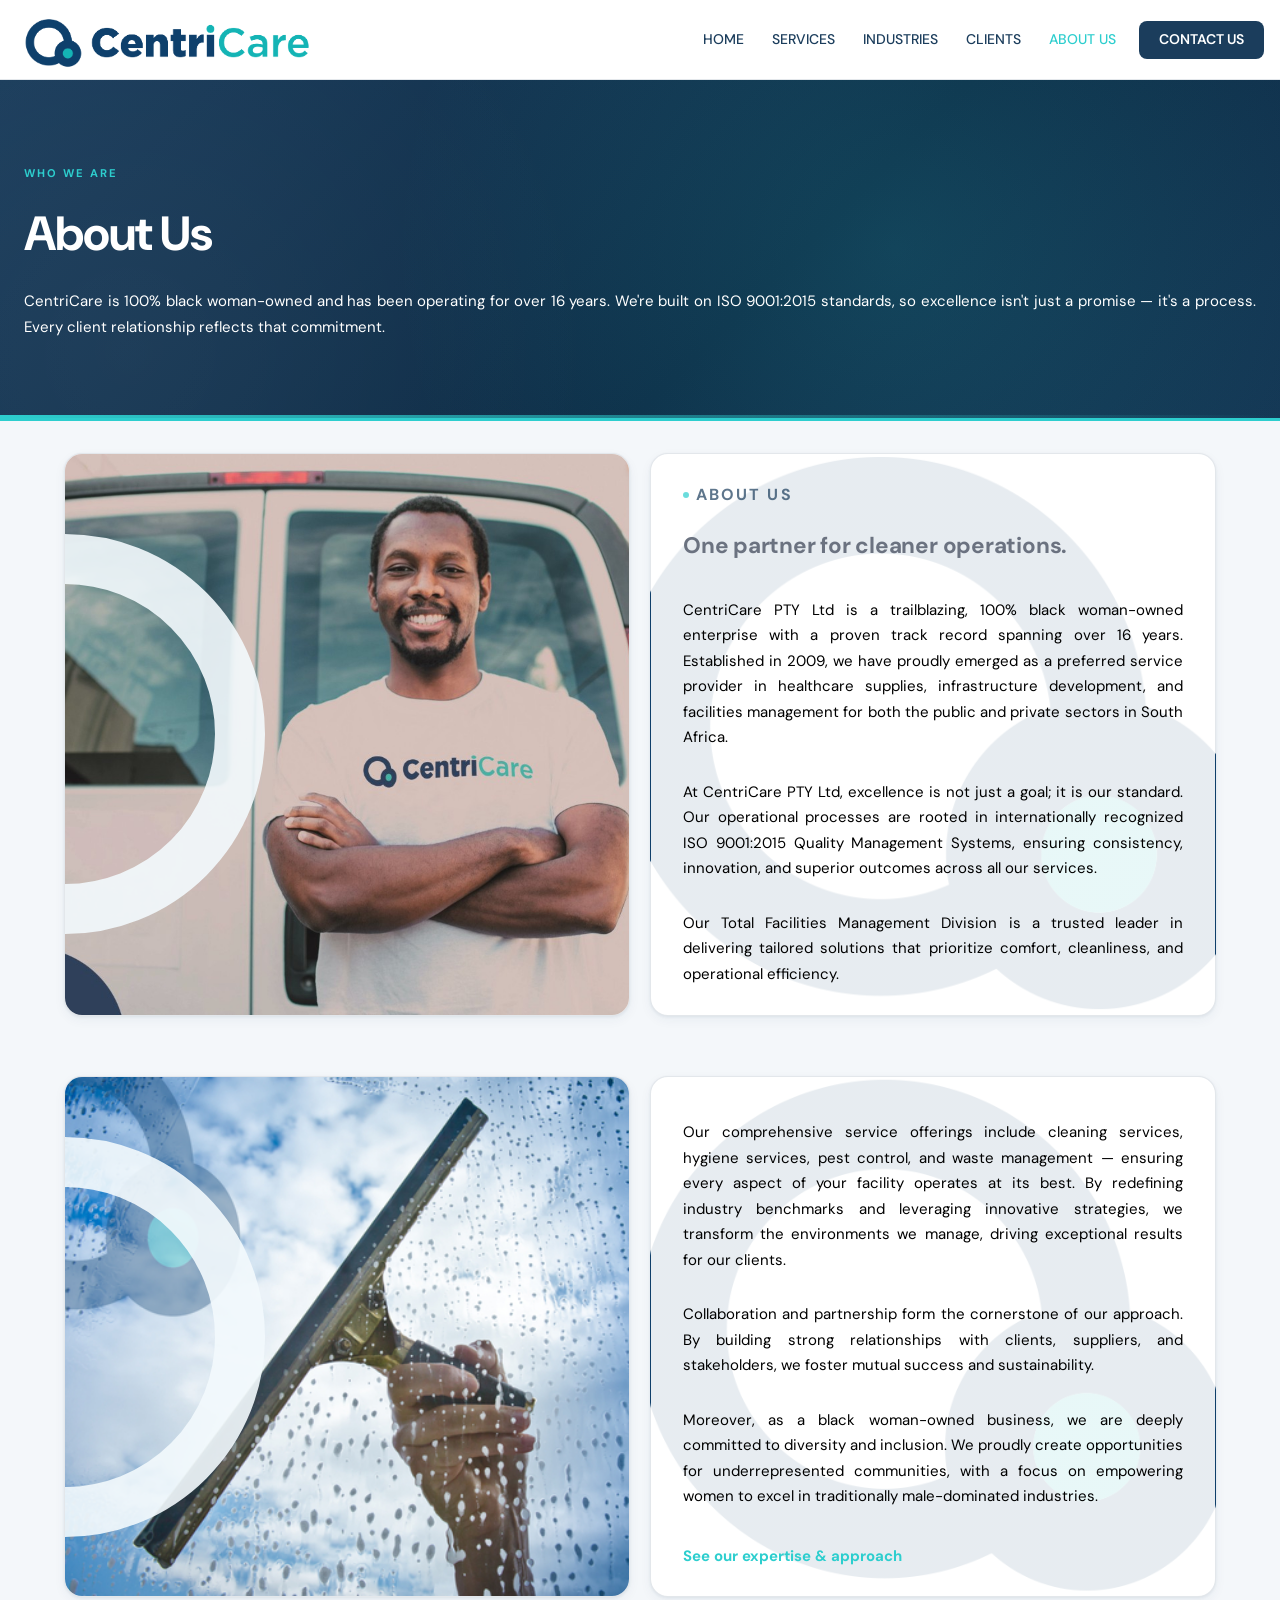
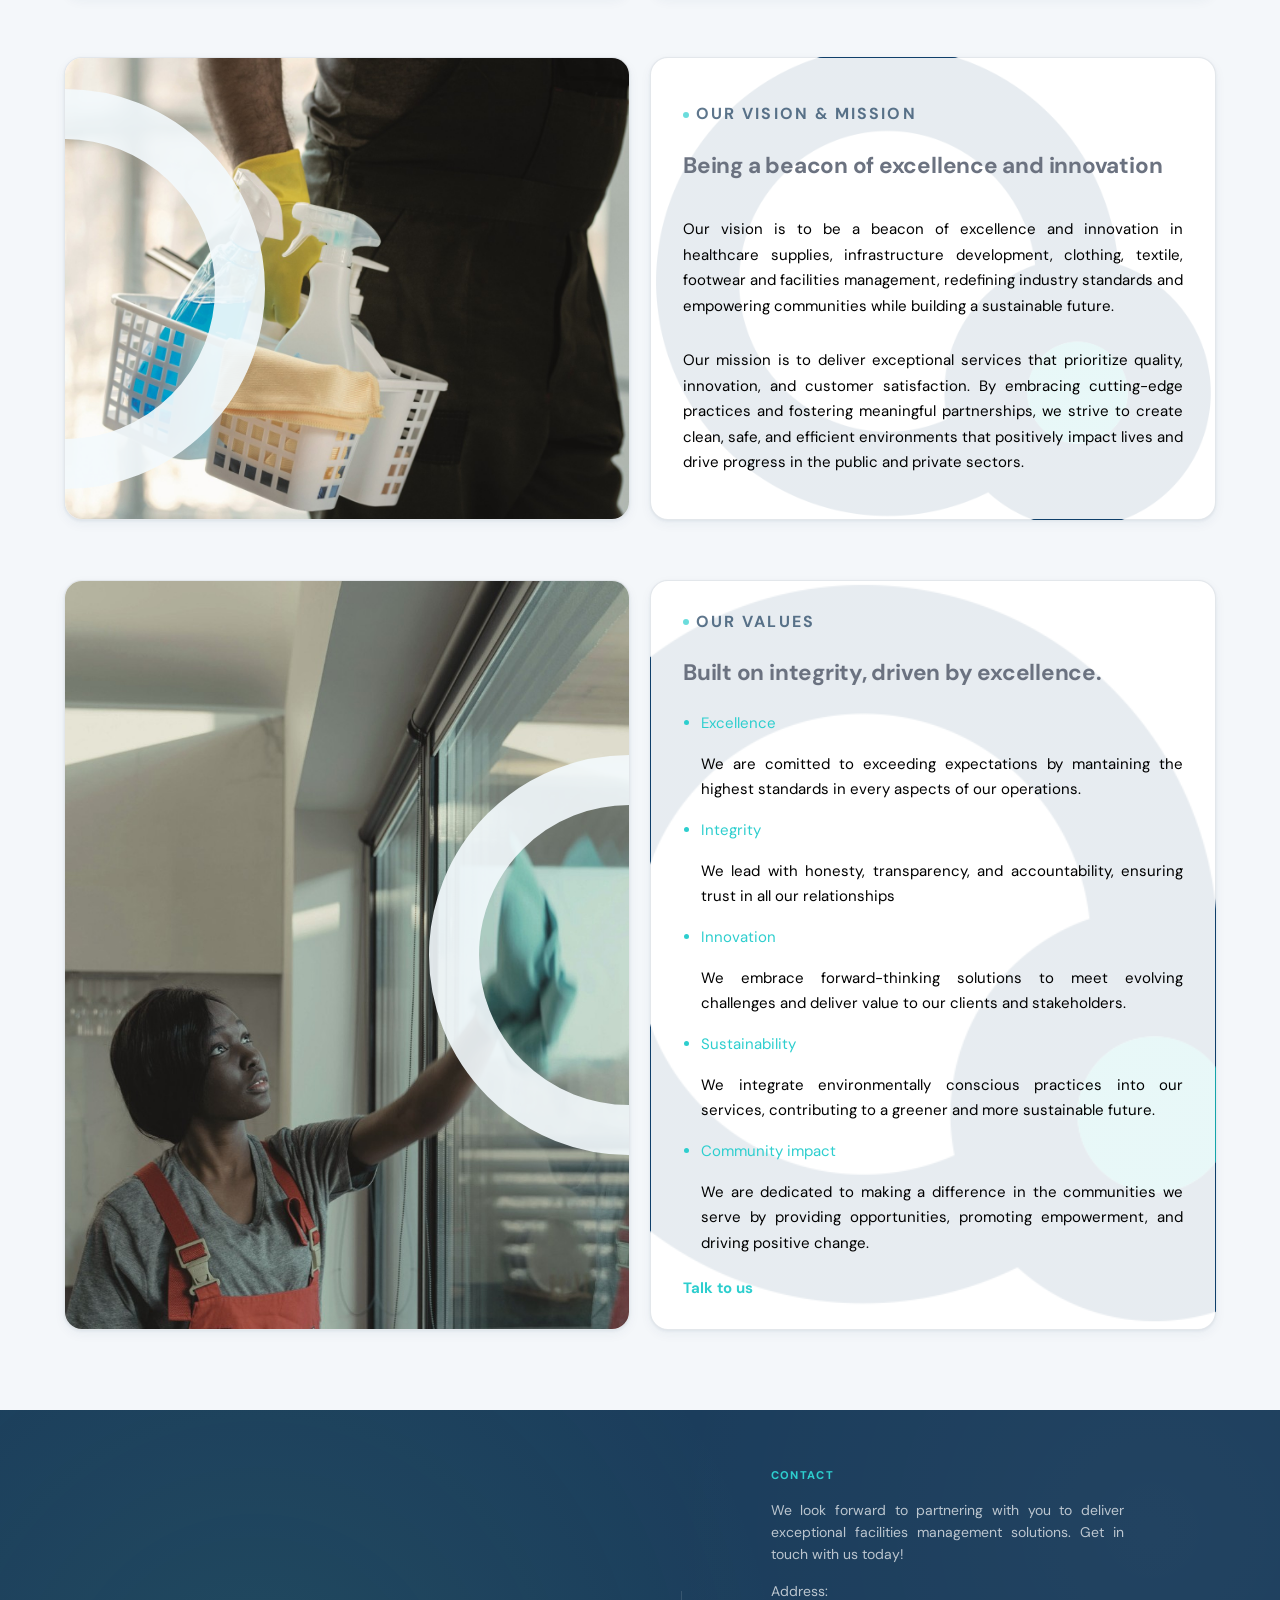
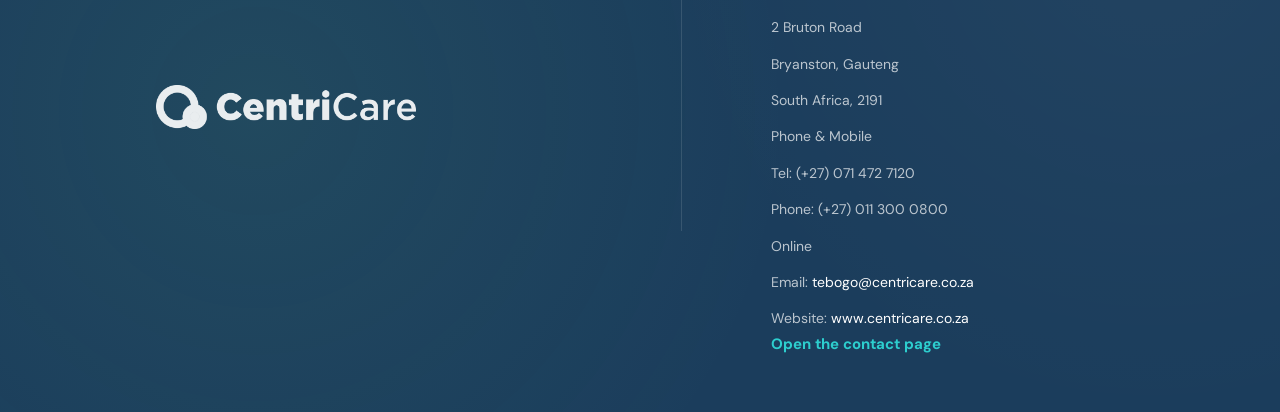
==== commit 6e0264a5: "update overlay v3" ====
--- a/about.html
+++ b/about.html
@@ -43,25 +43,25 @@
             <div class="page-split__content">
                 <span class="eyebrow"><span class="dot"></span> About Us</span>
                 <h1>One partner for cleaner operations.</h1>
-                <p>
-                    <span class="text-teal fw-bold">CentriCare PTY Ltd</span> is a trailblazing, 
-                    <span class="text-teal fw-bold">100% black woman-owned enterprise</span> 
+                <p style="color: black">
+                    CentriCare PTY Ltd</span> is a trailblazing, 
+                    100% black woman-owned enterprise</span> 
                     with a proven track record spanning over 
-                    <span class="text-teal fw-bold">16 years</span>. Established in <span class="text-teal fw-bold">2009</span>, we have proudly emerged as a 
-                    <span class="text-teal fw-bold">preferred service provider</span> 
+                    16 years</span>. Established in 2009</span>, we have proudly emerged as a 
+                    preferred service provider</span> 
                     in healthcare supplies, infrastructure development, and facilities management for both the public and private sectors in 
-                    <span class="text-teal fw-bold">South Africa</span>.
-                </p>
-
-                <p>
-                    At <span class="text-teal fw-bold">CentriCare PTY Ltd</span>, excellence is not just a goal; it is our standard. 
+                    South Africa</span>.
+                </p>
+
+                <p style="color: black">
+                    At CentriCare PTY Ltd</span>, excellence is not just a goal; it is our standard. 
                     Our operational processes are rooted in internationally recognized 
-                    <span class="text-teal fw-bold">ISO 9001:2015 Quality Management Systems</span>, 
+                    ISO 9001:2015 Quality Management Systems</span>, 
                     ensuring consistency, innovation, and superior outcomes across all our services.
                 </p>
 
-                <p>
-                    Our <span class="text-teal fw-bold">Total Facilities Management Division</span> 
+                <p style="color: black">
+                    Our Total Facilities Management Division</span> 
                     is a trusted leader in delivering tailored solutions that prioritize comfort, cleanliness, and operational efficiency.
                 </p>
             </div>
@@ -73,25 +73,25 @@
                 <div class="letter-c-left"></div>
             </div>
             <div class="page-split__content">
-                <p>
+                <p style="color: black">
                     Our comprehensive service offerings include 
-                    <span class="text-teal fw-bold">cleaning services</span>, 
-                    <span class="text-teal fw-bold">hygiene services</span>, 
-                    <span class="text-teal fw-bold">pest control</span>, and 
-                    <span class="text-teal fw-bold">waste management</span> 
-                    — ensuring every aspect of your facility operates at its best. By redefining <span class="text-teal fw-bold">industry benchmarks</span> 
+                    cleaning services, 
+                    hygiene services, 
+                    pest control, and 
+                    waste management 
+                    — ensuring every aspect of your facility operates at its best. By redefining industry benchmarks 
                     and leveraging innovative strategies, we transform the environments we manage, driving exceptional results for our clients.
                 </p>
 
-                <p>
-                    <span class="text-teal fw-bold">Collaboration and partnership</span> 
+                <p style="color: black">
+                    Collaboration and partnership 
                     form the cornerstone of our approach. By building strong relationships with clients, suppliers, and stakeholders, we foster mutual success and sustainability.
                 </p>
 
-                <p>
-                    Moreover, as a <span class="text-teal fw-bold">black woman-owned business</span>, 
-                    we are deeply committed to <span class="text-teal fw-bold">diversity and inclusion</span>. We proudly create opportunities for 
-                    <span class="text-teal fw-bold">underrepresented communities</span>, 
+                <p style="color: black">
+                    Moreover, as a black woman-owned business, 
+                    we are deeply committed to diversity and inclusion. We proudly create opportunities for 
+                    underrepresented communities, 
                     with a focus on empowering women to excel in traditionally male-dominated industries.
                 </p>
                 <div class="page-split__actions">
@@ -107,10 +107,10 @@
             </div>
             <div class="page-split__content">
                 <span class="eyebrow"><span class="dot"></span> Our Vision & Mission</span>
-                <h1>Being a beacon of <span class="text-teal">excellence</span> and <span class="text-teal">innovation</span></h1>
-                <p class="lede">Our <span class="text-teal fw-bold">vision</span> is to be a beacon of excellence and innovation in healthcare supplies, infrastructure development, clothing, textile, 
+                <h1>Being a beacon of excellence and innovation</h1>
+                <p style="color: black">Our vision is to be a beacon of excellence and innovation in healthcare supplies, infrastructure development, clothing, textile, 
                     footwear and facilities management, redefining industry standards and empowering communities while building a sustainable future.</p>
-                <p class="lede">Our <span class="text-teal fw-bold">mission</span> is to deliver exceptional services that prioritize quality, innovation, and customer satisfaction. By embracing cutting-edge 
+                <p style="color: black">Our mission is to deliver exceptional services that prioritize quality, innovation, and customer satisfaction. By embracing cutting-edge 
                     practices and fostering meaningful partnerships, we strive to create clean, safe, and efficient environments that positively impact lives and drive 
                     progress in the public and private sectors.
                 </p>
@@ -124,18 +124,18 @@
             </div>
             <div class="page-split__content">
                 <span class="eyebrow"><span class="dot"></span>Our Values</span>
-                <h1>Built on <span class="text-teal">integrity</span>, driven by <span class="text-teal">excellence</span>.</h1>
+                <h1>Built on integrity</span>, driven by excellence</span>.</h1>
                 <ul class="page-split__list">
-                    <li><span class="text-teal fw-bold">Excellence</span></li>
-                    <p class="lede">We are comitted to exceeding expectations by mantaining the highest standards in every aspects of our operations.</p>
-                    <li><span class="text-teal fw-bold">Integrity</span></li>
-                    <p class="lede"> We lead with honesty, transparency, and accountability, ensuring trust in all our relationships</p>
-                    <li><span class="text-teal fw-bold">Innovation</span></li>
-                    <p class="lede">We embrace forward-thinking solutions to meet evolving challenges and deliver value to our clients and stakeholders.</p>
-                    <li><span class="text-teal fw-bold">Sustainability</span></li>
-                    <p class="lede">We integrate environmentally conscious practices into our services, contributing to a greener and more sustainable future.</p>
-                    <li><span class="text-teal fw-bold">Community impact</span></li>
-                    <p class="lede">We are dedicated to making a difference in the communities we serve by providing opportunities, promoting empowerment, and driving positive change.</p>
+                    <li class="text-teal">Excellence</li>
+                    <p style="color: black">We are comitted to exceeding expectations by mantaining the highest standards in every aspects of our operations.</p>
+                    <li class="text-teal">Integrity</li>
+                    <p style="color: black"> We lead with honesty, transparency, and accountability, ensuring trust in all our relationships</p>
+                    <li class="text-teal">Innovation</li>
+                    <p style="color: black">We embrace forward-thinking solutions to meet evolving challenges and deliver value to our clients and stakeholders.</p>
+                    <li class="text-teal">Sustainability</li>
+                    <p style="color: black">We integrate environmentally conscious practices into our services, contributing to a greener and more sustainable future.</p>
+                    <li class="text-teal">Community impact</li>
+                    <p style="color: black">We are dedicated to making a difference in the communities we serve by providing opportunities, promoting empowerment, and driving positive change.</p>
                 </ul>
                 <div class="page-split__actions">
                     <a class="page-split__link text-teal" href="contact">Talk to us <i class="fas fa-arrow-right"></i></a>
@@ -164,19 +164,19 @@
                     <p class="contact-detail">We look forward to partnering with you to deliver exceptional facilities management 
                         solutions. Get in touch with us today!
                     </p>
-                    <p class="contact-detail"><span class="text-teal">Address:</span></p>
+                    <p class="contact-detail">Address:</span></p>
                     <p class="contact-detail">2 Bruton Road</p>
                     <p class="contact-detail">Bryanston, Gauteng</p>
                     <p class="contact-detail">South Africa, 2191</p>
 
-                    <p class="contact-detail"><span class="text-teal">Phone & Mobile</span></p>
-                    <p class="contact-detail"><span class="text-teal">Tel:</span> (+27) 071 472 7120</p>
-                    <p class="contact-detail"><span class="text-teal">Phone:</span> (+27) 011 300 0800</p>
-
-                    <p class="contact-detail"><span class="text-teal">Online</span></p>
-                        <p class="contact-detail"><span class="text-teal">Email:</span> 
+                    <p class="contact-detail">Phone & Mobile</span></p>
+                    <p class="contact-detail">Tel:</span> (+27) 071 472 7120</p>
+                    <p class="contact-detail">Phone:</span> (+27) 011 300 0800</p>
+
+                    <p class="contact-detail">Online</span></p>
+                        <p class="contact-detail">Email:</span> 
                     <a href="mailto:tebogo@centricare.co.za" class="text-white text-decoration-none">tebogo@centricare.co.za</a>
-                    <p class="contact-detail"><span class="text-teal">Website:</span> 
+                    <p class="contact-detail">Website:</span> 
                         <a href="https://www.centricare.co.za" class="text-white text-decoration-none" target="_blank">www.centricare.co.za</a>
                     </p>
 
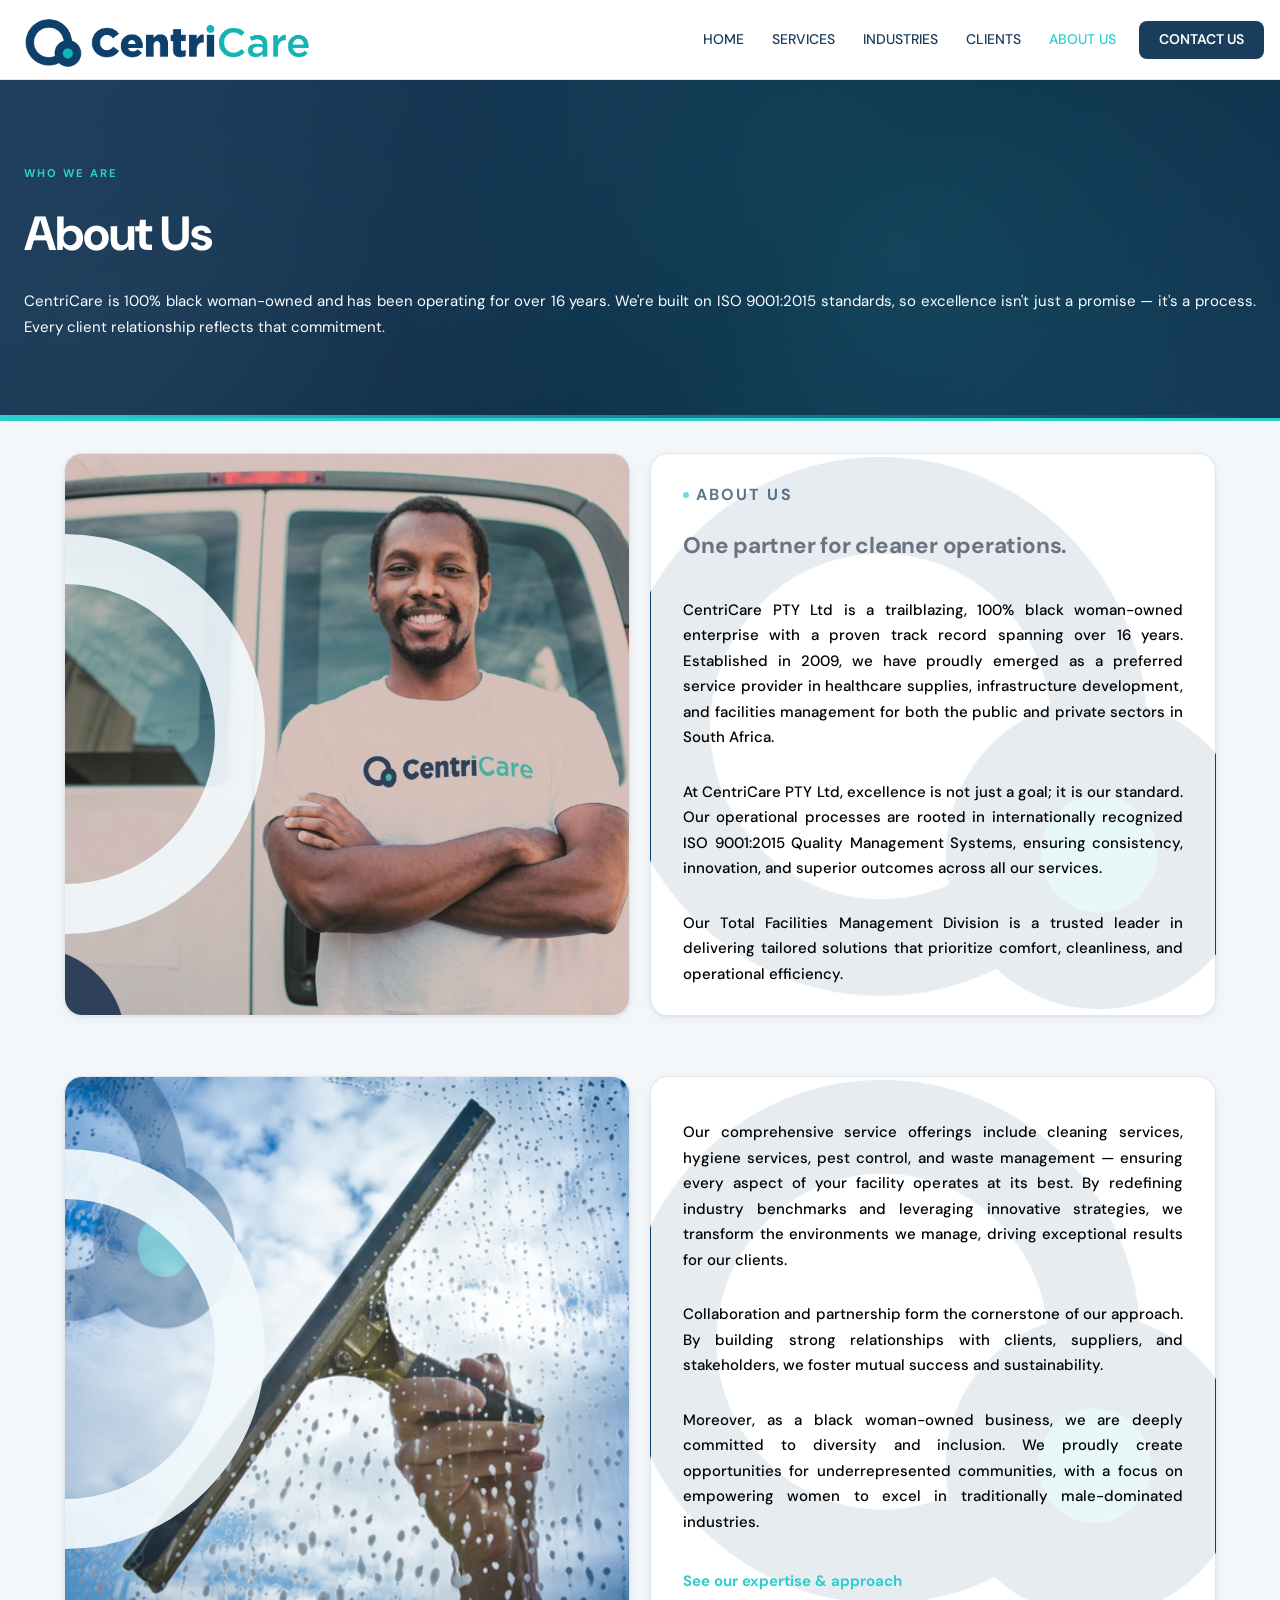
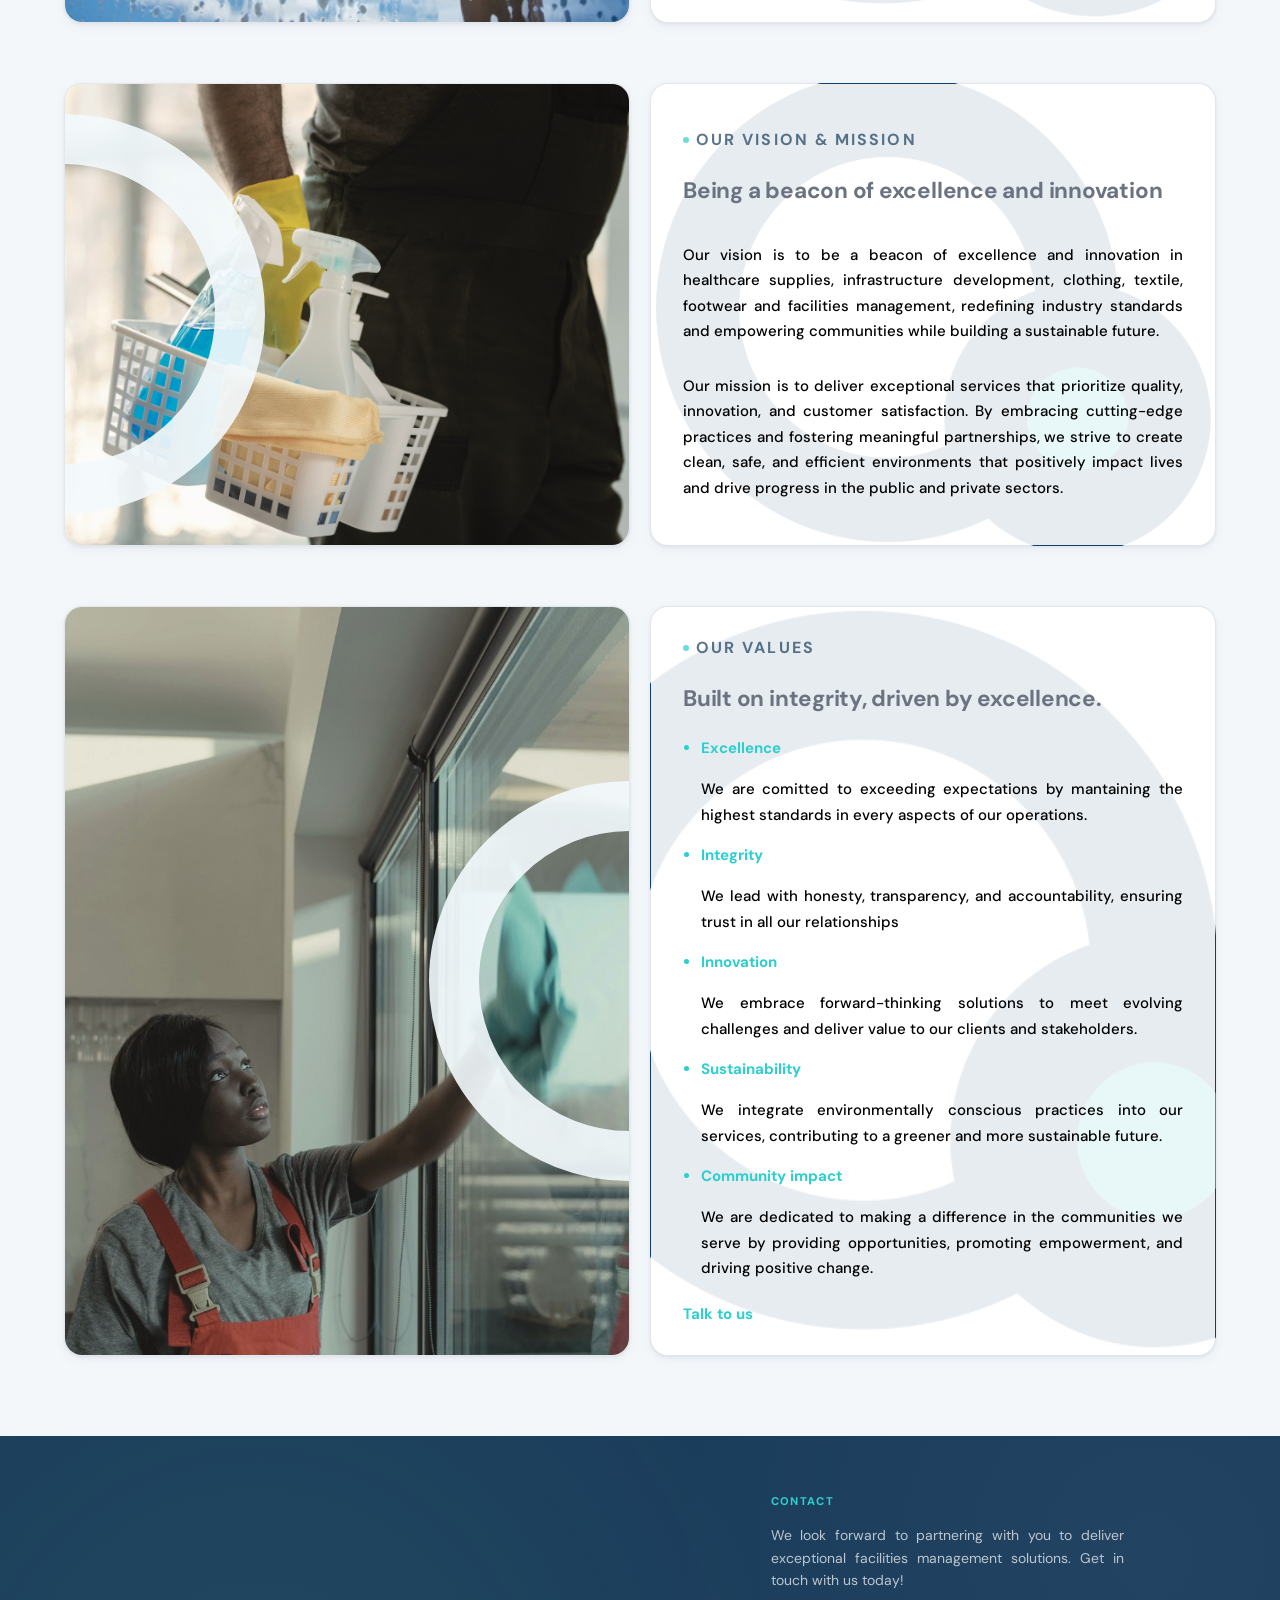
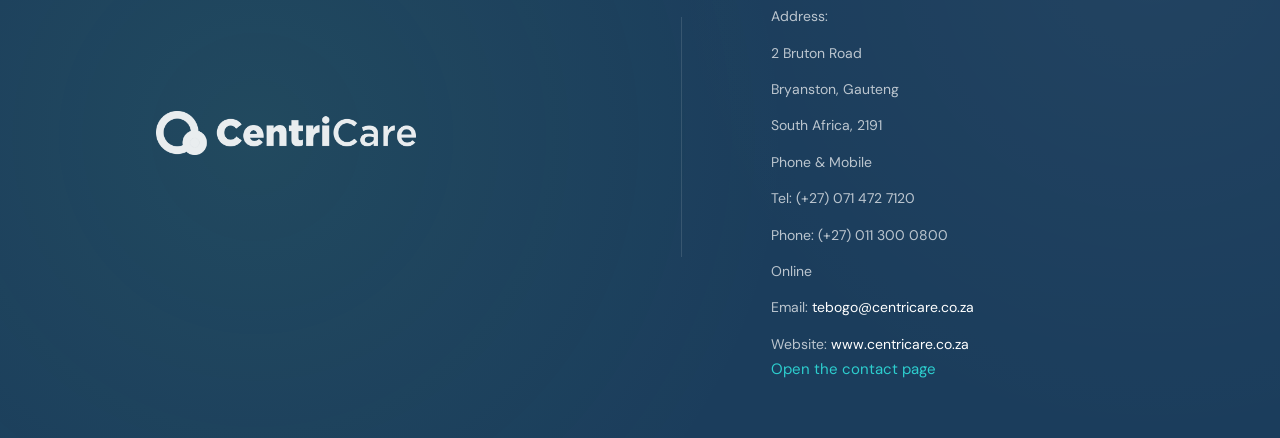
==== commit c18aff19: "justift the text" ====
--- a/about.html
+++ b/about.html
@@ -6,13 +6,13 @@
     <title>CentriCare | About</title>
     <meta name="description" content="Learn more about CentriCare and our facilities management focus.">
     <meta name="robots" content="index, follow">
-    <link href="img/favicon.png" rel="icon">
+    <link href="img/favicon.png?v=2" rel="icon">
     <link href="css/pages.css?v=6" rel="stylesheet">
 </head>
 <body class="cc-storefront">
     <nav class="cc-nav">
         <a href="index" class="cc-nav__brand">
-            <img src="./img/CentriCare-logo.png" alt="CentriCare Logo" class="cc-nav__logo">
+            <img src="./img/CentriCare-logo.png?v=2" alt="CentriCare Logo" class="cc-nav__logo">
         </a>
         <button class="cc-nav__toggle" id="navToggle" aria-label="Toggle menu" aria-expanded="false">
             <span></span><span></span><span></span>
@@ -37,13 +37,13 @@
     <main class="page">
         <section class="page-split" id="about_about">
             <div class="page-split__media">
-                <img class="cc-wall-image" src="img/banners/img103.jpg" alt="CentriCare cleaning products">
+                <img class="cc-wall-image" src="img/banners/img103.jpg?v=2" alt="CentriCare cleaning products">
                 <div class="letter-c-left"></div>
             </div>
             <div class="page-split__content">
                 <span class="eyebrow"><span class="dot"></span> About Us</span>
                 <h1>One partner for cleaner operations.</h1>
-                <p style="color: black">
+                <p style="color: black; font-weight: 500" >
                     CentriCare PTY Ltd</span> is a trailblazing, 
                     100% black woman-owned enterprise</span> 
                     with a proven track record spanning over 
@@ -53,14 +53,14 @@
                     South Africa</span>.
                 </p>
 
-                <p style="color: black">
+                <p style="color: black; font-weight: 500" >
                     At CentriCare PTY Ltd</span>, excellence is not just a goal; it is our standard. 
                     Our operational processes are rooted in internationally recognized 
                     ISO 9001:2015 Quality Management Systems</span>, 
                     ensuring consistency, innovation, and superior outcomes across all our services.
                 </p>
 
-                <p style="color: black">
+                <p style="color: black; font-weight: 500" >
                     Our Total Facilities Management Division</span> 
                     is a trusted leader in delivering tailored solutions that prioritize comfort, cleanliness, and operational efficiency.
                 </p>
@@ -69,11 +69,11 @@
 
         <section class="page-split" id="mission_about">
             <div class="page-split__media">
-                <img class="cc-wall-image" src="img/services/window_clean_2.jpg" alt="CentriCare cleaning products">
+                <img class="cc-wall-image" src="img/services/window_clean_2.jpg?v=2" alt="CentriCare cleaning products">
                 <div class="letter-c-left"></div>
             </div>
             <div class="page-split__content">
-                <p style="color: black">
+                <p style="color: black; font-weight: 500" >
                     Our comprehensive service offerings include 
                     cleaning services, 
                     hygiene services, 
@@ -83,12 +83,12 @@
                     and leveraging innovative strategies, we transform the environments we manage, driving exceptional results for our clients.
                 </p>
 
-                <p style="color: black">
+                <p style="color: black; font-weight: 500" >
                     Collaboration and partnership 
                     form the cornerstone of our approach. By building strong relationships with clients, suppliers, and stakeholders, we foster mutual success and sustainability.
                 </p>
 
-                <p style="color: black">
+                <p style="color: black; font-weight: 500" >
                     Moreover, as a black woman-owned business, 
                     we are deeply committed to diversity and inclusion. We proudly create opportunities for 
                     underrepresented communities, 
@@ -102,15 +102,15 @@
 
         <section class="page-split" id="mission_about">
             <div class="page-split__media">
-                <img class="cc-wall-image" src="img/banners/img100.jpg" alt="CentriCare cleaning products">
+                <img class="cc-wall-image" src="img/banners/img100.jpg?v=2" alt="CentriCare cleaning products">
                 <div class="letter-c-left"></div>
             </div>
             <div class="page-split__content">
                 <span class="eyebrow"><span class="dot"></span> Our Vision & Mission</span>
                 <h1>Being a beacon of excellence and innovation</h1>
-                <p style="color: black">Our vision is to be a beacon of excellence and innovation in healthcare supplies, infrastructure development, clothing, textile, 
+                <p style="color: black; font-weight: 500" >Our vision is to be a beacon of excellence and innovation in healthcare supplies, infrastructure development, clothing, textile, 
                     footwear and facilities management, redefining industry standards and empowering communities while building a sustainable future.</p>
-                <p style="color: black">Our mission is to deliver exceptional services that prioritize quality, innovation, and customer satisfaction. By embracing cutting-edge 
+                <p style="color: black; font-weight: 500" >Our mission is to deliver exceptional services that prioritize quality, innovation, and customer satisfaction. By embracing cutting-edge 
                     practices and fostering meaningful partnerships, we strive to create clean, safe, and efficient environments that positively impact lives and drive 
                     progress in the public and private sectors.
                 </p>
@@ -119,23 +119,23 @@
 
         <section class="page-split" id="values_about">
             <div class="page-split__media">
-                <img class="cc-wall-image" src="img/banners/img98.jpg" alt="CentriCare window cleaning">
+                <img class="cc-wall-image" src="img/banners/img98.jpg?v=2" alt="CentriCare window cleaning">
                 <div class="letter-c-right"></div>
             </div>
             <div class="page-split__content">
                 <span class="eyebrow"><span class="dot"></span>Our Values</span>
                 <h1>Built on integrity</span>, driven by excellence</span>.</h1>
                 <ul class="page-split__list">
-                    <li class="text-teal">Excellence</li>
-                    <p style="color: black">We are comitted to exceeding expectations by mantaining the highest standards in every aspects of our operations.</p>
-                    <li class="text-teal">Integrity</li>
-                    <p style="color: black"> We lead with honesty, transparency, and accountability, ensuring trust in all our relationships</p>
-                    <li class="text-teal">Innovation</li>
-                    <p style="color: black">We embrace forward-thinking solutions to meet evolving challenges and deliver value to our clients and stakeholders.</p>
-                    <li class="text-teal">Sustainability</li>
-                    <p style="color: black">We integrate environmentally conscious practices into our services, contributing to a greener and more sustainable future.</p>
-                    <li class="text-teal">Community impact</li>
-                    <p style="color: black">We are dedicated to making a difference in the communities we serve by providing opportunities, promoting empowerment, and driving positive change.</p>
+                    <li class="text-teal" style="font-weight: 700;">Excellence</li>
+                    <p style="color: black; font-weight: 500" >We are comitted to exceeding expectations by mantaining the highest standards in every aspects of our operations.</p>
+                    <li class="text-teal" style="font-weight: 700;">Integrity</li>
+                    <p style="color: black; font-weight: 500" > We lead with honesty, transparency, and accountability, ensuring trust in all our relationships</p>
+                    <li class="text-teal" style="font-weight: 700;">Innovation</li>
+                    <p style="color: black; font-weight: 500" >We embrace forward-thinking solutions to meet evolving challenges and deliver value to our clients and stakeholders.</p>
+                    <li class="text-teal" style="font-weight: 700;">Sustainability</li>
+                    <p style="color: black; font-weight: 500" >We integrate environmentally conscious practices into our services, contributing to a greener and more sustainable future.</p>
+                    <li class="text-teal" style="font-weight: 700;">Community impact</li>
+                    <p style="color: black; font-weight: 500" >We are dedicated to making a difference in the communities we serve by providing opportunities, promoting empowerment, and driving positive change.</p>
                 </ul>
                 <div class="page-split__actions">
                     <a class="page-split__link text-teal" href="contact">Talk to us <i class="fas fa-arrow-right"></i></a>
@@ -151,7 +151,7 @@
             <div class="row align-items-center">
                 <div class="col-md-6">
                     <div class="logo-container">
-                        <img src="./img/CentriCare-logo-inverse.png" alt="CentriCare Logo White" width="100%">
+                        <img src="./img/CentriCare-logo-inverse.png?v=2" alt="CentriCare Logo White" width="100%">
                     </div>
                 </div>
 
@@ -180,7 +180,7 @@
                         <a href="https://www.centricare.co.za" class="text-white text-decoration-none" target="_blank">www.centricare.co.za</a>
                     </p>
 
-                    <a class="fw-bold text-teal text-decoration-none" href="contact">Open the contact page <i class="fas fa-arrow-right"></i></a>
+                    <a class="fw-500 text-teal text-decoration-none" href="contact">Open the contact page <i class="fas fa-arrow-right"></i></a>
                 </div>
             </div>
         </div>
--- a/css/pages.css
+++ b/css/pages.css
@@ -1454,6 +1454,7 @@
 }
 
 .page-split--clients .clients-carousel {
+    --cc-clients-gap: 14px;
     display: flex;
     gap: 0;
     width: 100%;
@@ -1462,14 +1463,15 @@
 
 .page-split--clients .clients-track {
     display: flex;
-    gap: 14px;
+    gap: var(--cc-clients-gap);
     width: max-content;
     flex-shrink: 0;
     animation: ccClientsPageLoop 24s linear infinite;
 }
 
-.page-split--clients .clients-track--clone {
-    animation-delay: -12s;
+.page-split--clients .clients-track__group {
+    display: flex;
+    gap: var(--cc-clients-gap);
 }
 
 .page-split--clients .client-logo-tile {
@@ -1485,7 +1487,7 @@
 
 @keyframes ccClientsPageLoop {
     from { transform: translateX(0); }
-    to { transform: translateX(-100%); }
+    to { transform: translateX(calc(-50% - (var(--cc-clients-gap) / 2))); }
 }
 
 .page-split--full {
@@ -2385,8 +2387,7 @@
 }
 
 @media (prefers-reduced-motion: reduce) {
-    .page-split--clients .clients-track,
-    .page-split--clients .clients-track--clone {
+    .page-split--clients .clients-track {
         animation: none !important;
         transform: none !important;
     }
@@ -3183,4 +3184,3 @@
   transition: gap 0.2s;
 }
 .svc-back-link:hover { gap: 10px; color: var(--svc-color, var(--cc-teal)); }
-
